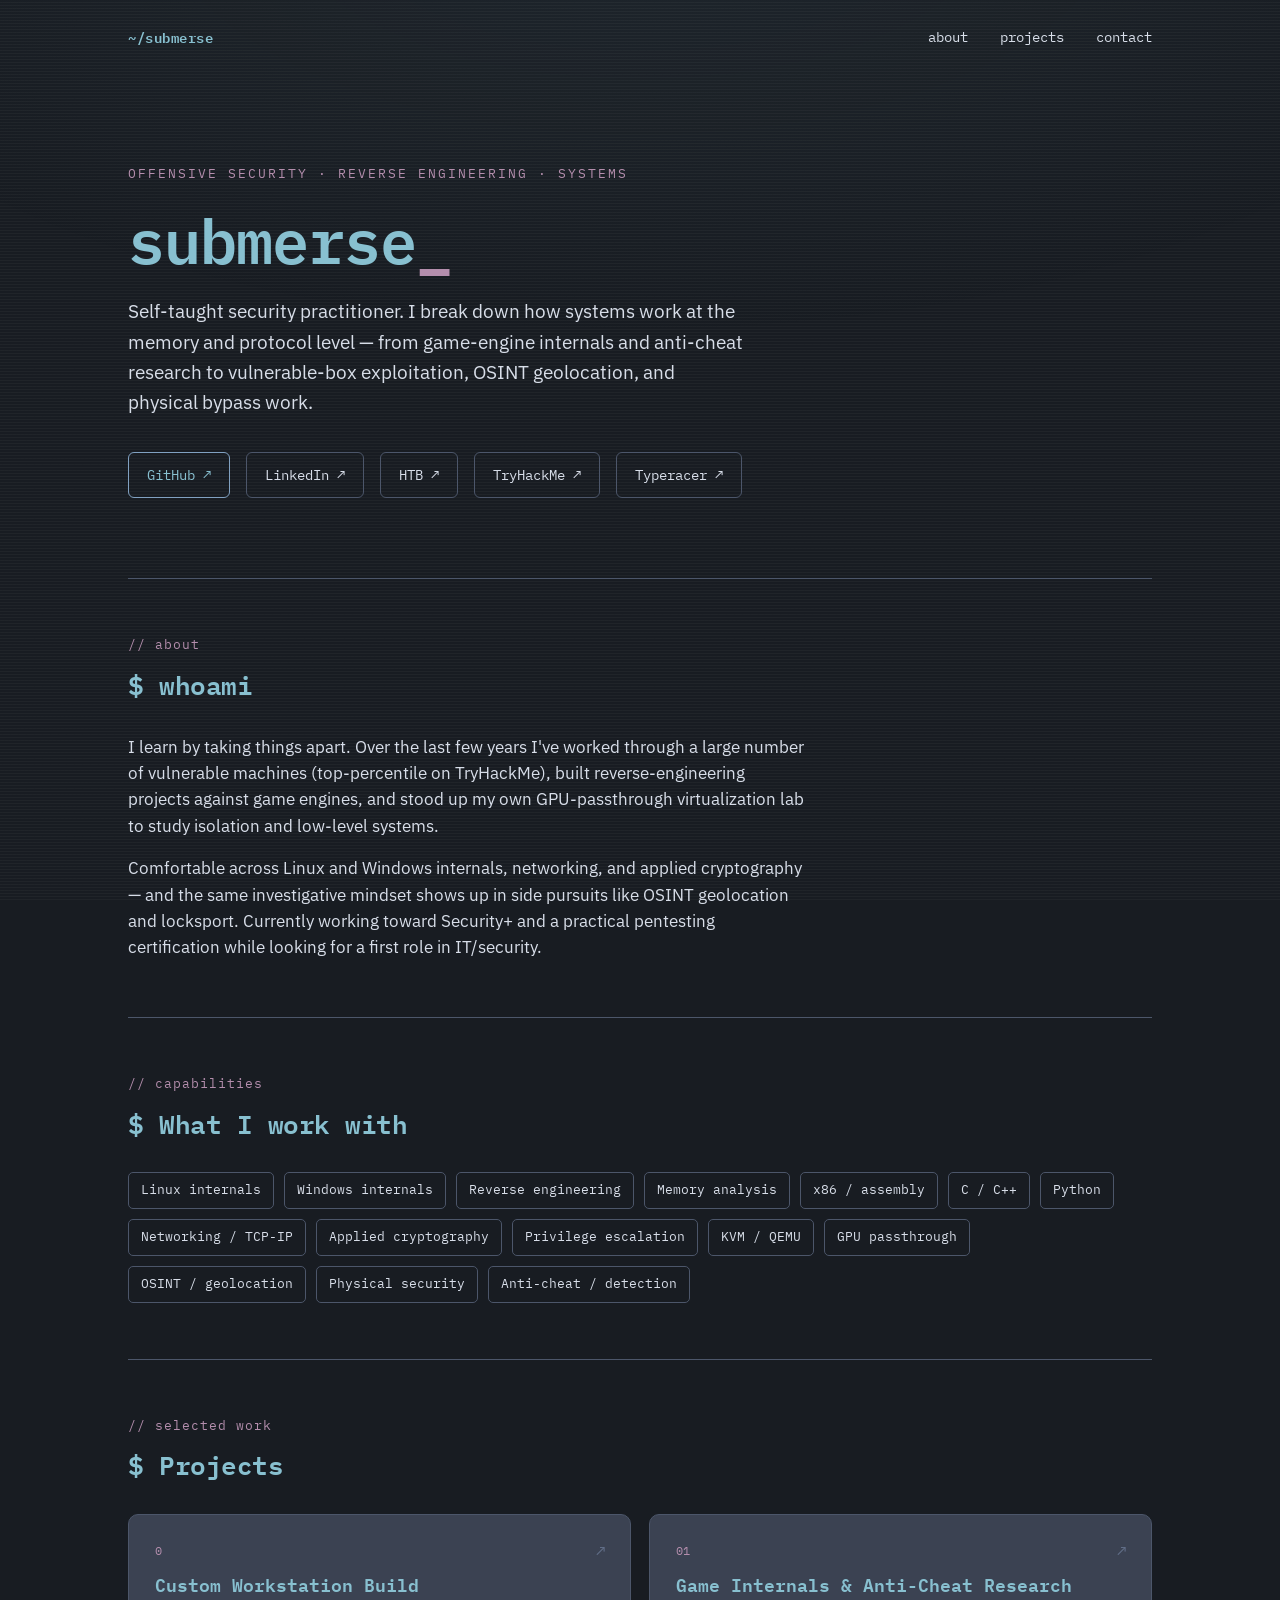
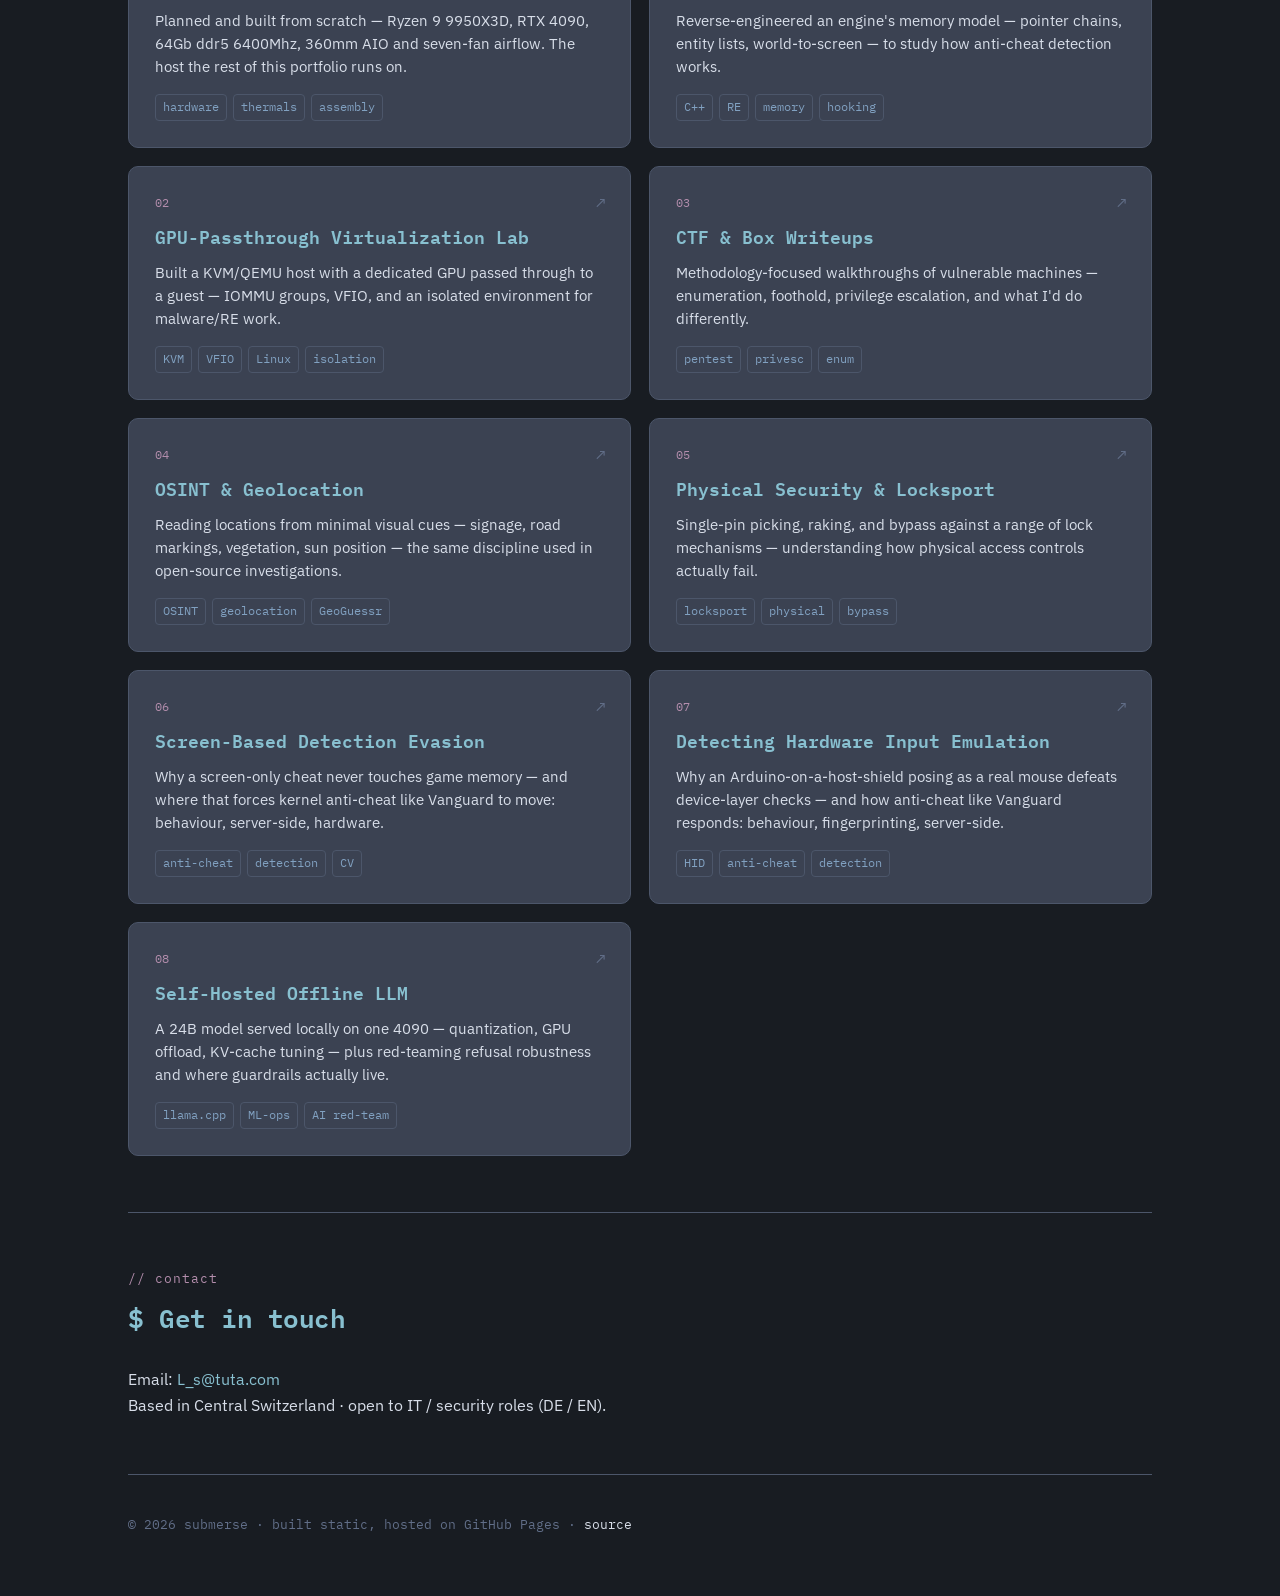
==== index.html @ 56b7dcc5 "Update index.html" ====
<!DOCTYPE html>
<html lang="en">
<head>
<meta charset="UTF-8">
<meta name="viewport" content="width=device-width, initial-scale=1.0">
<title>submerse // security &amp; reverse engineering</title>
<meta name="description" content="Self-taught offensive security, reverse engineering, and systems work.">
<link rel="preconnect" href="https://fonts.googleapis.com">
<link rel="preconnect" href="https://fonts.gstatic.com" crossorigin>
<link href="https://fonts.googleapis.com/css2?family=IBM+Plex+Mono:wght@400;500;600&family=IBM+Plex+Sans:wght@400;500;600;700&display=swap" rel="stylesheet">
<link rel="stylesheet" href="style.css">
</head>
<body>
<div class="wrap">

  <nav>
    <span class="logo">~/submerse</span>
    <div class="links">
      <a href="#about">about</a>
      <a href="#projects">projects</a>
      <a href="#contact">contact</a>
    </div>
  </nav>

  <!-- HERO -->
  <header class="hero">
    <div class="tag reveal d1">offensive security · reverse engineering · systems</div>
    <h1 class="reveal d2">submerse<span class="blink">_</span></h1>
    <p class="lede reveal d3">
      Self-taught security practitioner. I break down how systems work at the
      memory and protocol level — from game-engine internals and anti-cheat
      research to vulnerable-box exploitation, OSINT geolocation, and physical
      bypass work.
    </p>
    <div class="cta reveal d4">
      <a class="primary" href="https://github.com/submerse" target="_blank" rel="noopener">GitHub ↗</a>
      <!-- TODO: fill in your real LinkedIn + HTB, or delete these two buttons -->
      <a href="https://www.linkedin.com/in/USERNAME" target="_blank" rel="noopener">LinkedIn ↗</a>
      <a href="https://app.hackthebox.com/profile/ID" target="_blank" rel="noopener">HTB ↗</a>
      <a href="https://tryhackme.com/p/losom" target="_blank" rel="noopener">TryHackMe ↗</a>
      <a href="https://data.typeracer.com/pit/profile?user=submerse" target="_blank" rel="noopener">Typeracer ↗</a>
    </div>
  </header>

  <!-- ABOUT -->
  <section id="about" class="about">
    <div class="sec-label">about</div>
    <h2>$ whoami</h2>
    <p>
      I learn by taking things apart. Over the last few years I've worked through
      a large number of vulnerable machines (top-percentile on TryHackMe), built
      reverse-engineering projects against game engines, and stood up my own
      GPU-passthrough virtualization lab to study isolation and low-level systems.
    </p>
    <p>
      Comfortable across Linux and Windows internals, networking, and applied
      cryptography — and the same investigative mindset shows up in side pursuits
      like OSINT geolocation and locksport. Currently working toward Security+ and
      a practical pentesting certification while looking for a first role in IT/security.
    </p>
  </section>

  <!-- SKILLS -->
  <section id="skills">
    <div class="sec-label">capabilities</div>
    <h2>$ What I work with</h2>
    <div class="skills">
      <span>Linux internals</span><span>Windows internals</span><span>Reverse engineering</span>
      <span>Memory analysis</span><span>x86 / assembly</span><span>C / C++</span>
      <span>Python</span><span>Networking / TCP-IP</span><span>Applied cryptography</span>
      <span>Privilege escalation</span><span>KVM / QEMU</span><span>GPU passthrough</span>
      <span>OSINT / geolocation</span><span>Physical security</span><span>Anti-cheat / detection</span>
    </div>
  </section>

  <!-- PROJECTS — duplicate a card block to add more -->
  <section id="projects">
    <div class="sec-label">selected work</div>
    <h2>$ Projects</h2>
    <div class="grid">


        <a class="card" href="projects/pc-build.html">
        <span class="arrow">↗</span>
        <div class="idx">0</div>
        <h3>Custom Workstation Build</h3>
        <p>Planned and built from scratch — Ryzen 9 9950X3D, RTX 4090, 64Gb ddr5 6400Mhz,
           360mm AIO and seven-fan airflow. The host the rest of this portfolio runs on.</p>
        <div class="stack"><span>hardware</span><span>thermals</span><span>assembly</span></div>
      </a>

      <a class="card" href="projects/game-internals.html">
        <span class="arrow">↗</span>
        <div class="idx">01</div>
        <h3>Game Internals &amp; Anti-Cheat Research</h3>
        <p>Reverse-engineered an engine's memory model — pointer chains, entity
           lists, world-to-screen — to study how anti-cheat detection works.</p>
        <div class="stack"><span>C++</span><span>RE</span><span>memory</span><span>hooking</span></div>
      </a>

      <a class="card" href="projects/gpu-passthrough.html">
        <span class="arrow">↗</span>
        <div class="idx">02</div>
        <h3>GPU-Passthrough Virtualization Lab</h3>
        <p>Built a KVM/QEMU host with a dedicated GPU passed through to a guest —
           IOMMU groups, VFIO, and an isolated environment for malware/RE work.</p>
        <div class="stack"><span>KVM</span><span>VFIO</span><span>Linux</span><span>isolation</span></div>
      </a>

      <a class="card" href="projects/writeups.html">
        <span class="arrow">↗</span>
        <div class="idx">03</div>
        <h3>CTF &amp; Box Writeups</h3>
        <p>Methodology-focused walkthroughs of vulnerable machines — enumeration,
           foothold, privilege escalation, and what I'd do differently.</p>
        <div class="stack"><span>pentest</span><span>privesc</span><span>enum</span></div>
      </a>

      <a class="card" href="projects/geoguessr.html">
        <span class="arrow">↗</span>
        <div class="idx">04</div>
        <h3>OSINT &amp; Geolocation</h3>
        <p>Reading locations from minimal visual cues — signage, road markings,
           vegetation, sun position — the same discipline used in open-source investigations.</p>
        <div class="stack"><span>OSINT</span><span>geolocation</span><span>GeoGuessr</span></div>
      </a>

      <a class="card" href="projects/lockpicking.html">
        <span class="arrow">↗</span>
        <div class="idx">05</div>
        <h3>Physical Security &amp; Locksport</h3>
        <p>Single-pin picking, raking, and bypass against a range of lock mechanisms —
           understanding how physical access controls actually fail.</p>
        <div class="stack"><span>locksport</span><span>physical</span><span>bypass</span></div>
      </a>

      <a class="card" href="projects/screen-triggerbot.html">
        <span class="arrow">↗</span>
        <div class="idx">06</div>
        <h3>Screen-Based Detection Evasion</h3>
        <p>Why a screen-only cheat never touches game memory — and where that forces
           kernel anti-cheat like Vanguard to move: behaviour, server-side, hardware.</p>
        <div class="stack"><span>anti-cheat</span><span>detection</span><span>CV</span></div>
      </a>

      <a class="card" href="projects/hardware-input-detection.html">
        <span class="arrow">↗</span>
        <div class="idx">07</div>
        <h3>Detecting Hardware Input Emulation</h3>
        <p>Why an Arduino-on-a-host-shield posing as a real mouse defeats device-layer
           checks — and how anti-cheat like Vanguard responds: behaviour, fingerprinting, server-side.</p>
        <div class="stack"><span>HID</span><span>anti-cheat</span><span>detection</span></div>
      </a>

      <a class="card" href="projects/local-llm.html">
        <span class="arrow">↗</span>
        <div class="idx">08</div>
        <h3>Self-Hosted Offline LLM</h3>
        <p>A 24B model served locally on one 4090 — quantization, GPU offload, KV-cache
           tuning — plus red-teaming refusal robustness and where guardrails actually live.</p>
        <div class="stack"><span>llama.cpp</span><span>ML-ops</span><span>AI red-team</span></div>
      </a>


    </div>
  </section>

  <!-- CONTACT -->
  <section id="contact">
    <div class="sec-label">contact</div>
    <h2>$ Get in touch</h2>
    <p class="about" style="color:var(--text-dim)">
      <!-- VERIFY: your file had two different addresses; I unified them — set this to the right one -->
      Email: <a href="mailto:L_s@tuta.com" style="color:var(--accent);text-decoration:none">L_s@tuta.com</a><br>
      Based in Central Switzerland · open to IT / security roles (DE / EN).
    </p>
  </section>

  <footer>
    © 2026 submerse · built static, hosted on GitHub Pages ·
    <a href="https://github.com/submerse" target="_blank" rel="noopener">source</a>
  </footer>

</div>
<script data-goatcounter="https://submerse.goatcounter.com/count" async src="//gc.zgo.at/count.js"></script>
</body>
</html>
---- style.css ----
/* ============================================================
   SHARED STYLESHEET  —  portfolio.css   (Nord · frost-forward)
   Recolor everything from the :root block below.
   Linked as  style.css  (root pages)  /  ../style.css  (project pages)

   Colour roles:
     headings / titles  -> --accent  (frost cyan, the "main" colour)
     body / supporting  -> --text-dim (soft snow white)
     small labels / //  -> --magenta (aurora purple, complement)
   ============================================================ */
:root{
  /* ---- Nord palette ---- */
  --bg:#181c22;            /* nord0  — Polar Night base   */
  --bg-card:#3b4252;       /* nord1  — elevated surface   */
  --bg-card-hover:#434c5e; /* nord2  — hover surface      */
  --line:#4c566a;          /* nord3  — borders / dividers */
  --text:#eceff4;          /* nord6  — brightest snow (emphasis) */
  --text-dim:#d8dee9;      /* nord4  — body / supporting text    */
  --text-faint:#616e88;    /* muted blue-grey (footer, captions) */
  --accent:#88c0d0;        /* nord8  — FROST CYAN: headings + accents */
  --accent-dim:#81a1c1;    /* nord9  — frost blue (chips, borders)    */
  --magenta:#b48ead;       /* nord15 — AURORA PURPLE: labels / complement */
  --mono:'IBM Plex Mono',ui-monospace,monospace;
  --sans:'IBM Plex Sans',system-ui,sans-serif;
}
*{margin:0;padding:0;box-sizing:border-box}
html{scroll-behavior:smooth}
body{
  background:var(--bg);color:var(--text-dim);font-family:var(--sans);
  line-height:1.6;-webkit-font-smoothing:antialiased;overflow-x:hidden;
}
/* atmosphere: faint scanlines + top frost glow */
body::before{content:"";position:fixed;inset:0;pointer-events:none;z-index:1;opacity:.035;
  background-image:repeating-linear-gradient(0deg,#fff 0 1px,transparent 1px 3px)}
body::after{content:"";position:fixed;inset:0;pointer-events:none;z-index:1;opacity:.6;
  background:radial-gradient(120% 80% at 50% -10%,rgba(136,192,208,.10),transparent 60%)}

.wrap{max-width:1080px;margin:0 auto;padding:0 28px;position:relative;z-index:2}
.wrap.narrow{max-width:780px}

/* ---------- nav ---------- */
nav{display:flex;justify-content:space-between;align-items:center;
  padding:26px 0;font-family:var(--mono);font-size:14px}
nav .logo{color:var(--accent);font-weight:600;letter-spacing:.5px}
nav a{color:var(--text-dim);text-decoration:none;transition:color .2s}
nav a:hover{color:var(--accent)}
nav .links a{margin-left:24px}
nav .links a:hover{color:var(--accent)}
@media(max-width:560px){nav .links a{margin-left:16px;font-size:13px}}

/* ---------- hero (landing) ---------- */
.hero{padding:90px 0 70px}
.hero .tag,.tag{font-family:var(--mono);color:var(--magenta);font-size:13px;
  letter-spacing:2px;text-transform:uppercase;margin-bottom:22px}
.hero h1{font-family:var(--mono);font-weight:600;font-size:clamp(34px,6vw,62px);
  line-height:1.05;letter-spacing:-1px;margin-bottom:24px;color:var(--accent)}
.hero h1 .blink{color:var(--magenta);animation:blink 1.2s steps(2,start) infinite}
@keyframes blink{to{visibility:hidden}}
.hero p.lede{font-size:clamp(16px,2vw,19px);color:var(--text-dim);max-width:620px;margin-bottom:34px}
.cta a{font-family:var(--mono);font-size:14px;text-decoration:none;padding:11px 18px;
  border:1px solid var(--line);border-radius:6px;color:var(--text-dim);margin-right:12px;
  display:inline-block;margin-bottom:10px;transition:border-color .2s,color .2s,transform .15s}
.cta a.primary{border-color:var(--accent-dim);color:var(--accent)}
.cta a:hover{border-color:var(--accent);color:var(--accent);transform:translateY(-2px)}

/* ---------- sections ---------- */
section{padding:56px 0;border-top:1px solid var(--line)}
.sec-label{font-family:var(--mono);color:var(--magenta);font-size:13px;letter-spacing:1px;margin-bottom:8px}
.sec-label::before{content:"// "}
h2{font-family:var(--mono);font-weight:600;font-size:26px;margin-bottom:28px;letter-spacing:-.5px;color:var(--accent)}

/* ---------- about / prose ---------- */
.about p{color:var(--text-dim);max-width:680px;font-size:16.5px}
.about p+p{margin-top:16px}

/* ---------- skills ---------- */
.skills{display:flex;flex-wrap:wrap;gap:10px}
.skills span{font-family:var(--mono);font-size:13px;color:var(--text-dim);
  border:1px solid var(--line);border-radius:5px;padding:7px 12px;transition:border-color .2s,color .2s}
.skills span:hover{border-color:var(--accent);color:var(--accent)}

/* ---------- project grid (landing) ---------- */
.grid{display:grid;grid-template-columns:repeat(2,1fr);gap:18px}
@media(max-width:720px){.grid{grid-template-columns:1fr}}
.card{display:block;text-decoration:none;color:inherit;background:var(--bg-card);
  border:1px solid var(--line);border-radius:10px;padding:26px;position:relative;overflow:hidden;
  transition:background .2s,border-color .2s,transform .2s}
.card:hover{background:var(--bg-card-hover);border-color:var(--accent);transform:translateY(-3px)}
.card .idx{font-family:var(--mono);font-size:12px;color:var(--magenta)}
.card h3{font-family:var(--mono);font-size:18px;font-weight:600;margin:10px 0 10px;color:var(--accent)}
.card p{color:var(--text-dim);font-size:14.5px}
.card .stack{margin-top:16px;display:flex;flex-wrap:wrap;gap:6px}
.card .stack span{font-family:var(--mono);font-size:11.5px;color:var(--accent-dim);
  border:1px solid var(--line);border-radius:4px;padding:3px 7px}
.card .arrow{position:absolute;top:24px;right:24px;color:var(--text-faint);font-family:var(--mono);
  transition:color .2s,transform .2s}
.card:hover .arrow{color:var(--accent);transform:translate(3px,-3px)}

/* ============================================================
   PROJECT (document) PAGES  — wrap content in <article class="doc">
   ============================================================ */
.doc header{padding:40px 0 30px}
.doc h1{font-family:var(--mono);font-weight:600;font-size:clamp(28px,5vw,42px);
  line-height:1.1;letter-spacing:-.5px;margin-bottom:18px;color:var(--accent)}
.doc .meta{display:flex;flex-wrap:wrap;gap:8px;margin-bottom:8px}
.doc .meta span{font-family:var(--mono);font-size:12px;color:var(--accent-dim);
  border:1px solid var(--line);border-radius:4px;padding:4px 9px}
.doc h2{font-family:var(--mono);font-weight:600;font-size:21px;margin:44px 0 16px;letter-spacing:-.3px;color:var(--accent)}
.doc h2::before{content:"// ";color:var(--magenta)}
.doc p{color:var(--text-dim);font-size:16.5px;margin-bottom:16px;line-height:1.7}
.doc ul{color:var(--text-dim);font-size:16.5px;margin:0 0 16px 22px;line-height:1.7}
.doc li{margin-bottom:9px}
.doc strong{color:var(--text);font-weight:600}
.doc code{font-family:var(--mono);font-size:14px;background:var(--bg-card);
  border:1px solid var(--line);border-radius:4px;padding:2px 6px;color:var(--accent)}
.doc pre{background:var(--bg-card);border:1px solid var(--line);border-radius:8px;padding:18px;
  overflow-x:auto;margin:0 0 16px;font-family:var(--mono);font-size:13.5px;color:var(--text-dim);line-height:1.6}

/* responsive 16:9 video embed + caption */
.video{position:relative;width:100%;padding-top:56.25%;border:1px solid var(--line);
  border-radius:8px;overflow:hidden;margin:8px 0 6px}
.video iframe{position:absolute;inset:0;width:100%;height:100%;border:0}
.vid-cap{font-family:var(--mono);font-size:13px;color:var(--text-faint);margin:0 0 26px}

/* screenshot grid (e.g. geoguessr guesses) */
.shots{display:grid;grid-template-columns:repeat(2,1fr);gap:12px;margin:8px 0 20px}
@media(max-width:560px){.shots{grid-template-columns:1fr}}
.shots figure{margin:0;border:1px solid var(--line);border-radius:8px;overflow:hidden;background:var(--bg-card)}
.shots img{width:100%;display:block}
.shots figcaption{font-family:var(--mono);font-size:12.5px;color:var(--text-dim);padding:10px 12px}

/* callout note */
.note{border-left:2px solid var(--magenta);background:var(--bg-card);
  padding:16px 18px;border-radius:0 8px 8px 0;margin:24px 0}
.note p{margin:0;font-size:15px}

/* ---------- footer ---------- */
footer{border-top:1px solid var(--line);padding:40px 0 60px;
  font-family:var(--mono);font-size:13px;color:var(--text-faint)}
footer a{color:var(--text-dim);text-decoration:none}
footer a:hover{color:var(--accent)}

/* ---------- entrance animation ---------- */
.reveal{opacity:0;transform:translateY(16px);animation:rise .6s ease forwards}
@keyframes rise{to{opacity:1;transform:none}}
.d1{animation-delay:.05s}.d2{animation-delay:.15s}.d3{animation-delay:.25s}.d4{animation-delay:.35s}

.geo-link:link    { color: #88C0D0; }  /* nord8  — unvisited */
.geo-link:visited { color: #81A1C1; }  /* nord9  — already clicked */
.geo-link:hover   { color: #8FBCBB; }  /* mouse over */
.geo-link:active  { color: #5E81AC; }  /* mid-click */
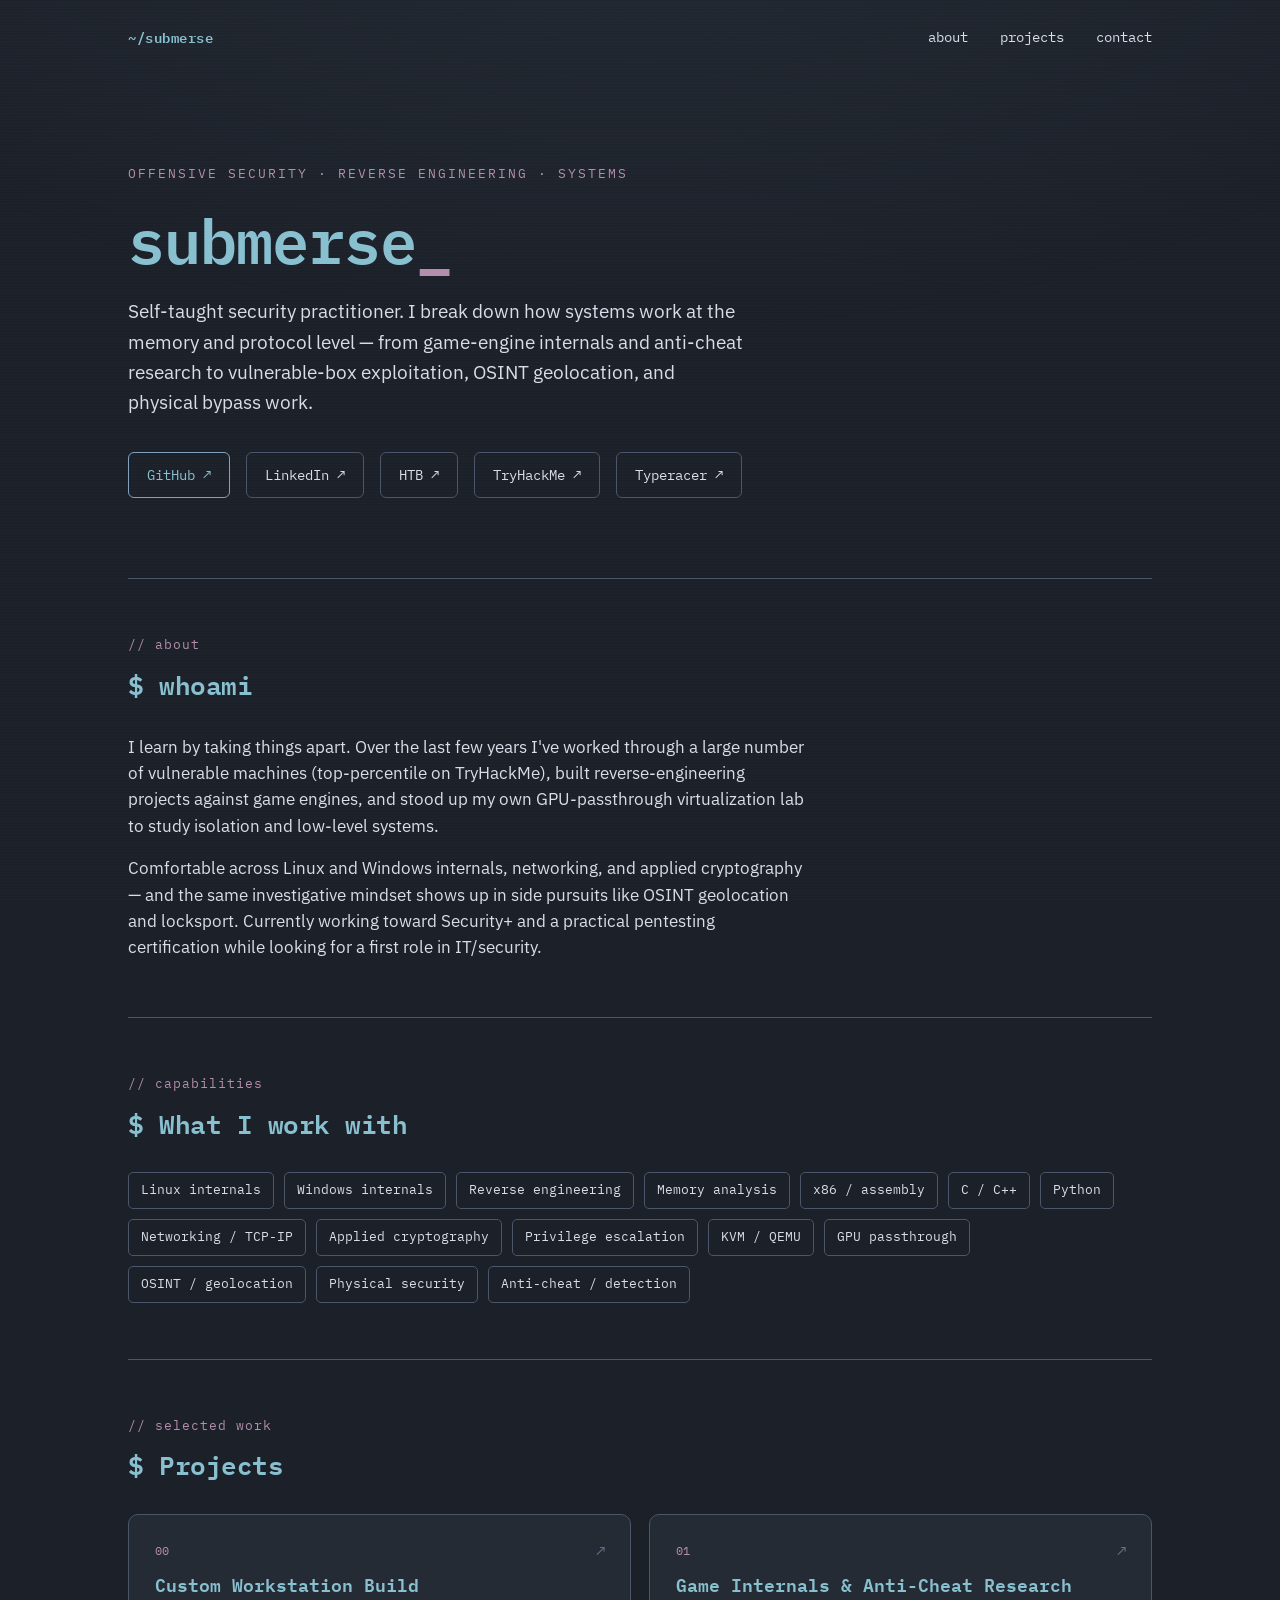
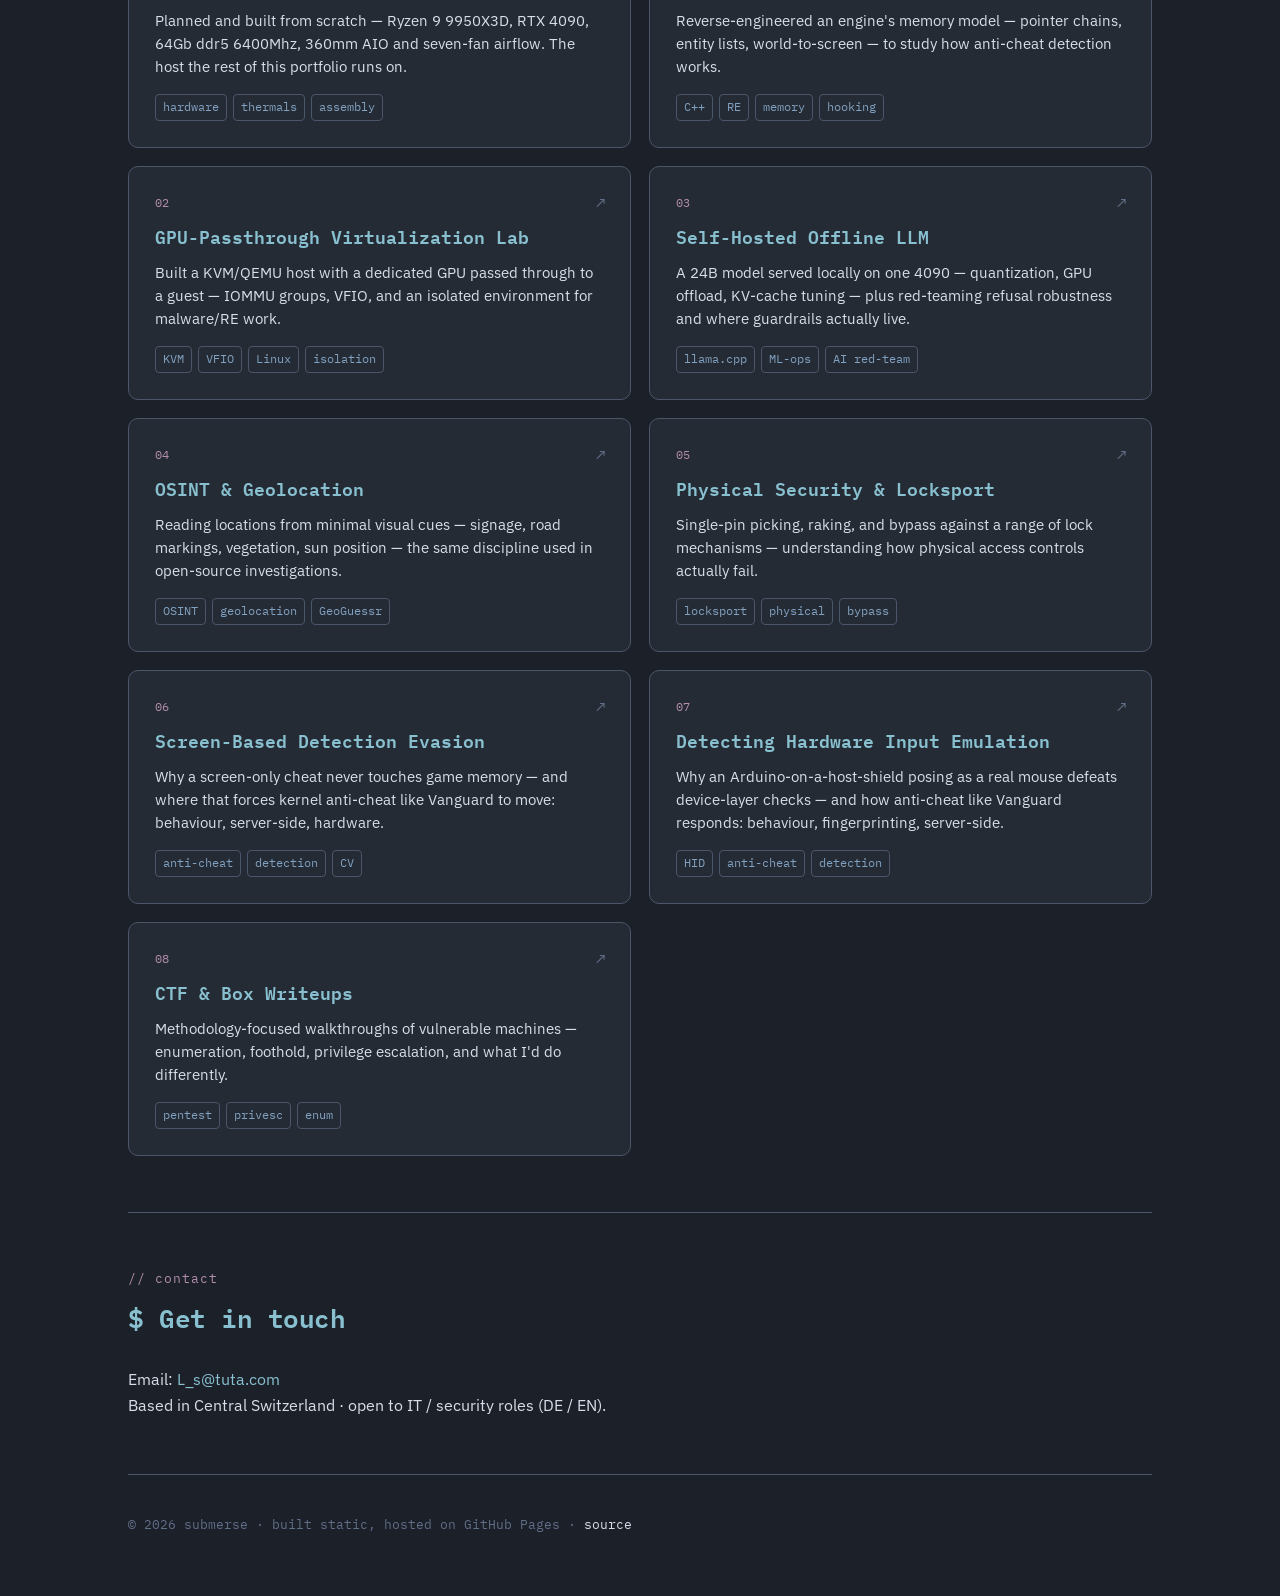
==== commit 2777abb0: "Update index.html" ====
--- a/index.html
+++ b/index.html
@@ -82,7 +82,7 @@
 
         <a class="card" href="projects/pc-build.html">
         <span class="arrow">↗</span>
-        <div class="idx">0</div>
+        <div class="idx">00</div>
         <h3>Custom Workstation Build</h3>
         <p>Planned and built from scratch — Ryzen 9 9950X3D, RTX 4090, 64Gb ddr5 6400Mhz,
            360mm AIO and seven-fan airflow. The host the rest of this portfolio runs on.</p>
@@ -107,14 +107,15 @@
         <div class="stack"><span>KVM</span><span>VFIO</span><span>Linux</span><span>isolation</span></div>
       </a>
 
-      <a class="card" href="projects/writeups.html">
+            <a class="card" href="projects/local-llm.html">
         <span class="arrow">↗</span>
         <div class="idx">03</div>
-        <h3>CTF &amp; Box Writeups</h3>
-        <p>Methodology-focused walkthroughs of vulnerable machines — enumeration,
-           foothold, privilege escalation, and what I'd do differently.</p>
-        <div class="stack"><span>pentest</span><span>privesc</span><span>enum</span></div>
+        <h3>Self-Hosted Offline LLM</h3>
+        <p>A 24B model served locally on one 4090 — quantization, GPU offload, KV-cache
+           tuning — plus red-teaming refusal robustness and where guardrails actually live.</p>
+        <div class="stack"><span>llama.cpp</span><span>ML-ops</span><span>AI red-team</span></div>
       </a>
+
 
       <a class="card" href="projects/geoguessr.html">
         <span class="arrow">↗</span>
@@ -152,14 +153,16 @@
         <div class="stack"><span>HID</span><span>anti-cheat</span><span>detection</span></div>
       </a>
 
-      <a class="card" href="projects/local-llm.html">
+            <a class="card" href="projects/writeups.html">
         <span class="arrow">↗</span>
         <div class="idx">08</div>
-        <h3>Self-Hosted Offline LLM</h3>
-        <p>A 24B model served locally on one 4090 — quantization, GPU offload, KV-cache
-           tuning — plus red-teaming refusal robustness and where guardrails actually live.</p>
-        <div class="stack"><span>llama.cpp</span><span>ML-ops</span><span>AI red-team</span></div>
+        <h3>CTF &amp; Box Writeups</h3>
+        <p>Methodology-focused walkthroughs of vulnerable machines — enumeration,
+           foothold, privilege escalation, and what I'd do differently.</p>
+        <div class="stack"><span>pentest</span><span>privesc</span><span>enum</span></div>
       </a>
+
+
 
 
     </div>
--- a/style.css
+++ b/style.css
@@ -10,8 +10,8 @@
    ============================================================ */
 :root{
   /* ---- Nord palette ---- */
-  --bg:#181c22;            /* nord0  — Polar Night base   */
-  --bg-card:#3b4252;       /* nord1  — elevated surface   */
+  --bg:#1c2029;            /* nord0  — Polar Night base   */
+  --bg-card:#252b34;       /* nord1  — elevated surface   */
   --bg-card-hover:#434c5e; /* nord2  — hover surface      */
   --line:#4c566a;          /* nord3  — borders / dividers */
   --text:#eceff4;          /* nord6  — brightest snow (emphasis) */
@@ -30,7 +30,7 @@
   line-height:1.6;-webkit-font-smoothing:antialiased;overflow-x:hidden;
 }
 /* atmosphere: faint scanlines + top frost glow */
-body::before{content:"";position:fixed;inset:0;pointer-events:none;z-index:1;opacity:.035;
+body::before{content:"";position:fixed;inset:0;pointer-events:none;z-index:1;opacity:.015;
   background-image:repeating-linear-gradient(0deg,#fff 0 1px,transparent 1px 3px)}
 body::after{content:"";position:fixed;inset:0;pointer-events:none;z-index:1;opacity:.6;
   background:radial-gradient(120% 80% at 50% -10%,rgba(136,192,208,.10),transparent 60%)}
@@ -145,7 +145,7 @@
 @keyframes rise{to{opacity:1;transform:none}}
 .d1{animation-delay:.05s}.d2{animation-delay:.15s}.d3{animation-delay:.25s}.d4{animation-delay:.35s}
 
-.geo-link:link    { color: #88C0D0; }  /* nord8  — unvisited */
-.geo-link:visited { color: #81A1C1; }  /* nord9  — already clicked */
-.geo-link:hover   { color: #8FBCBB; }  /* mouse over */
-.geo-link:active  { color: #5E81AC; }  /* mid-click */
+.doc a:link    { color: #88C0D0; }  /* nord8 */
+.doc a:visited { color: #81A1C1; }  /* nord9 */
+.doc a:hover   { color: #8FBCBB; }
+.doc a:active  { color: #5E81AC; }
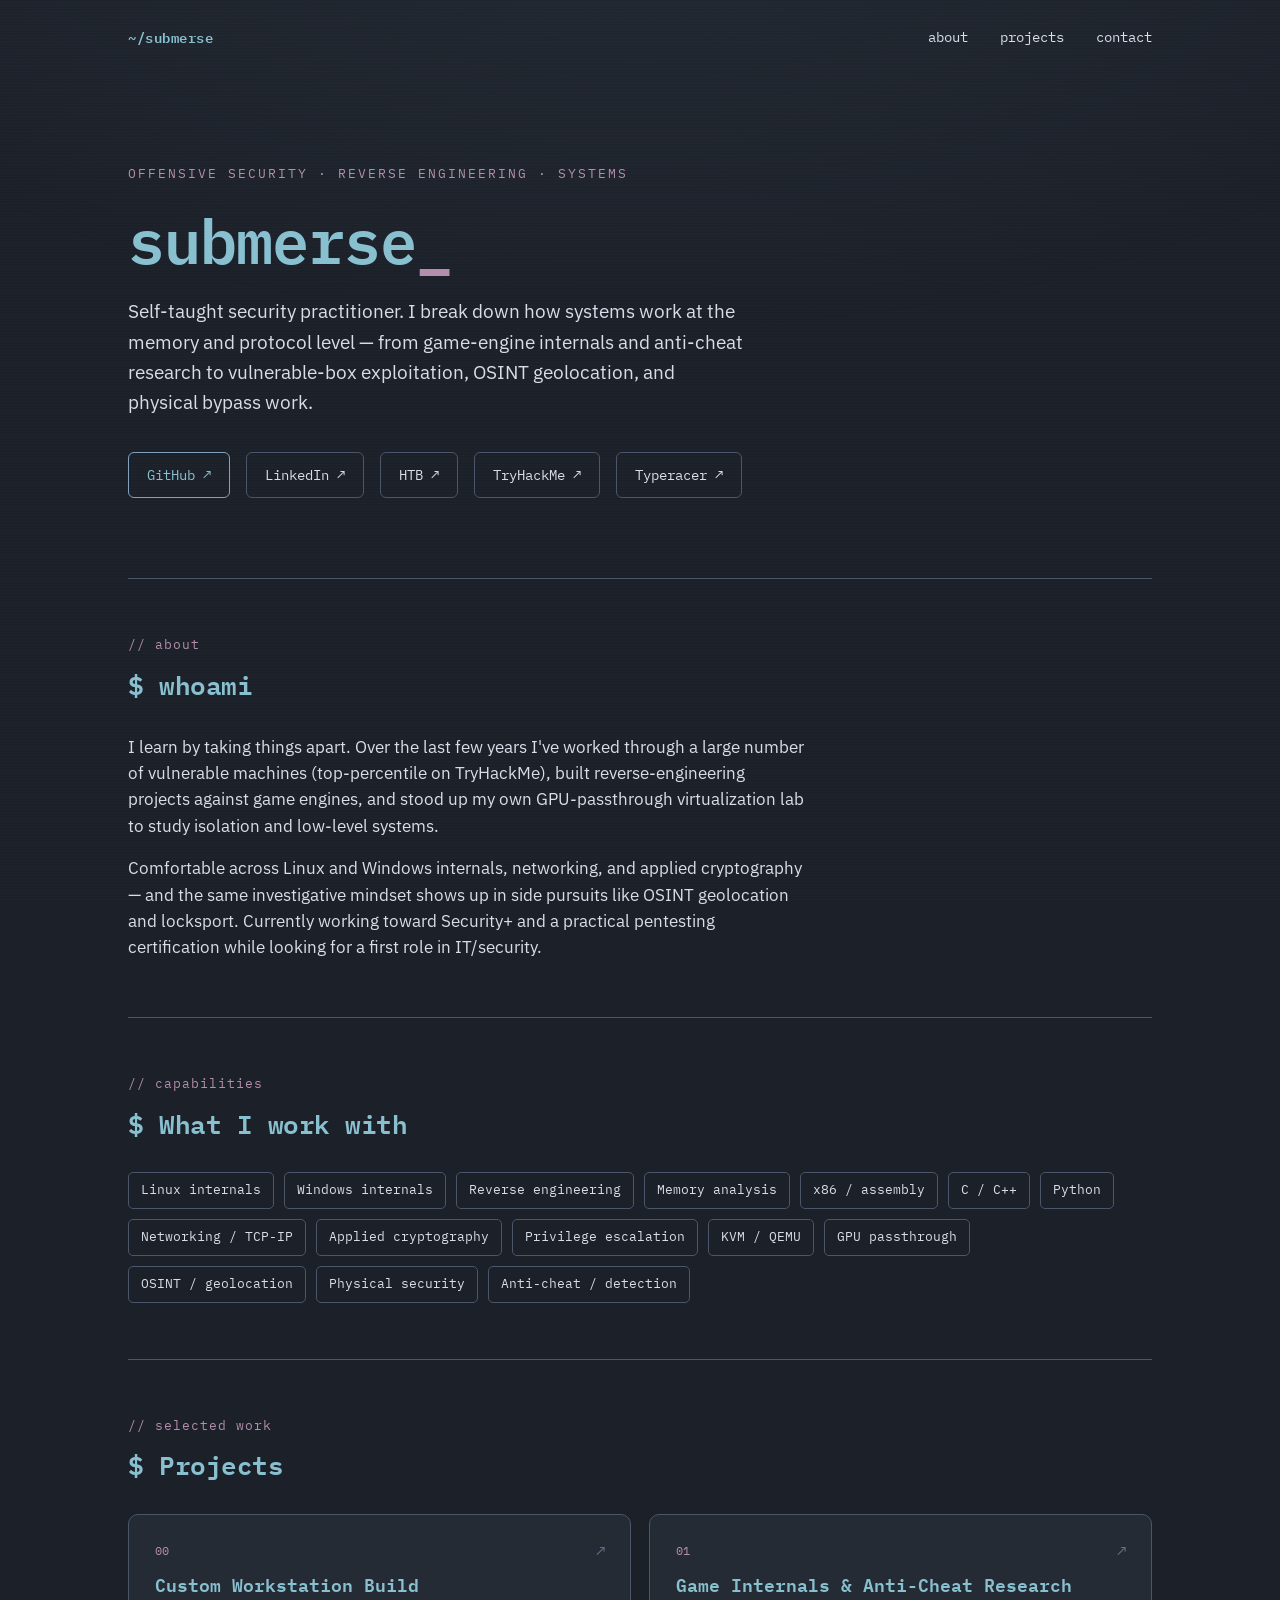
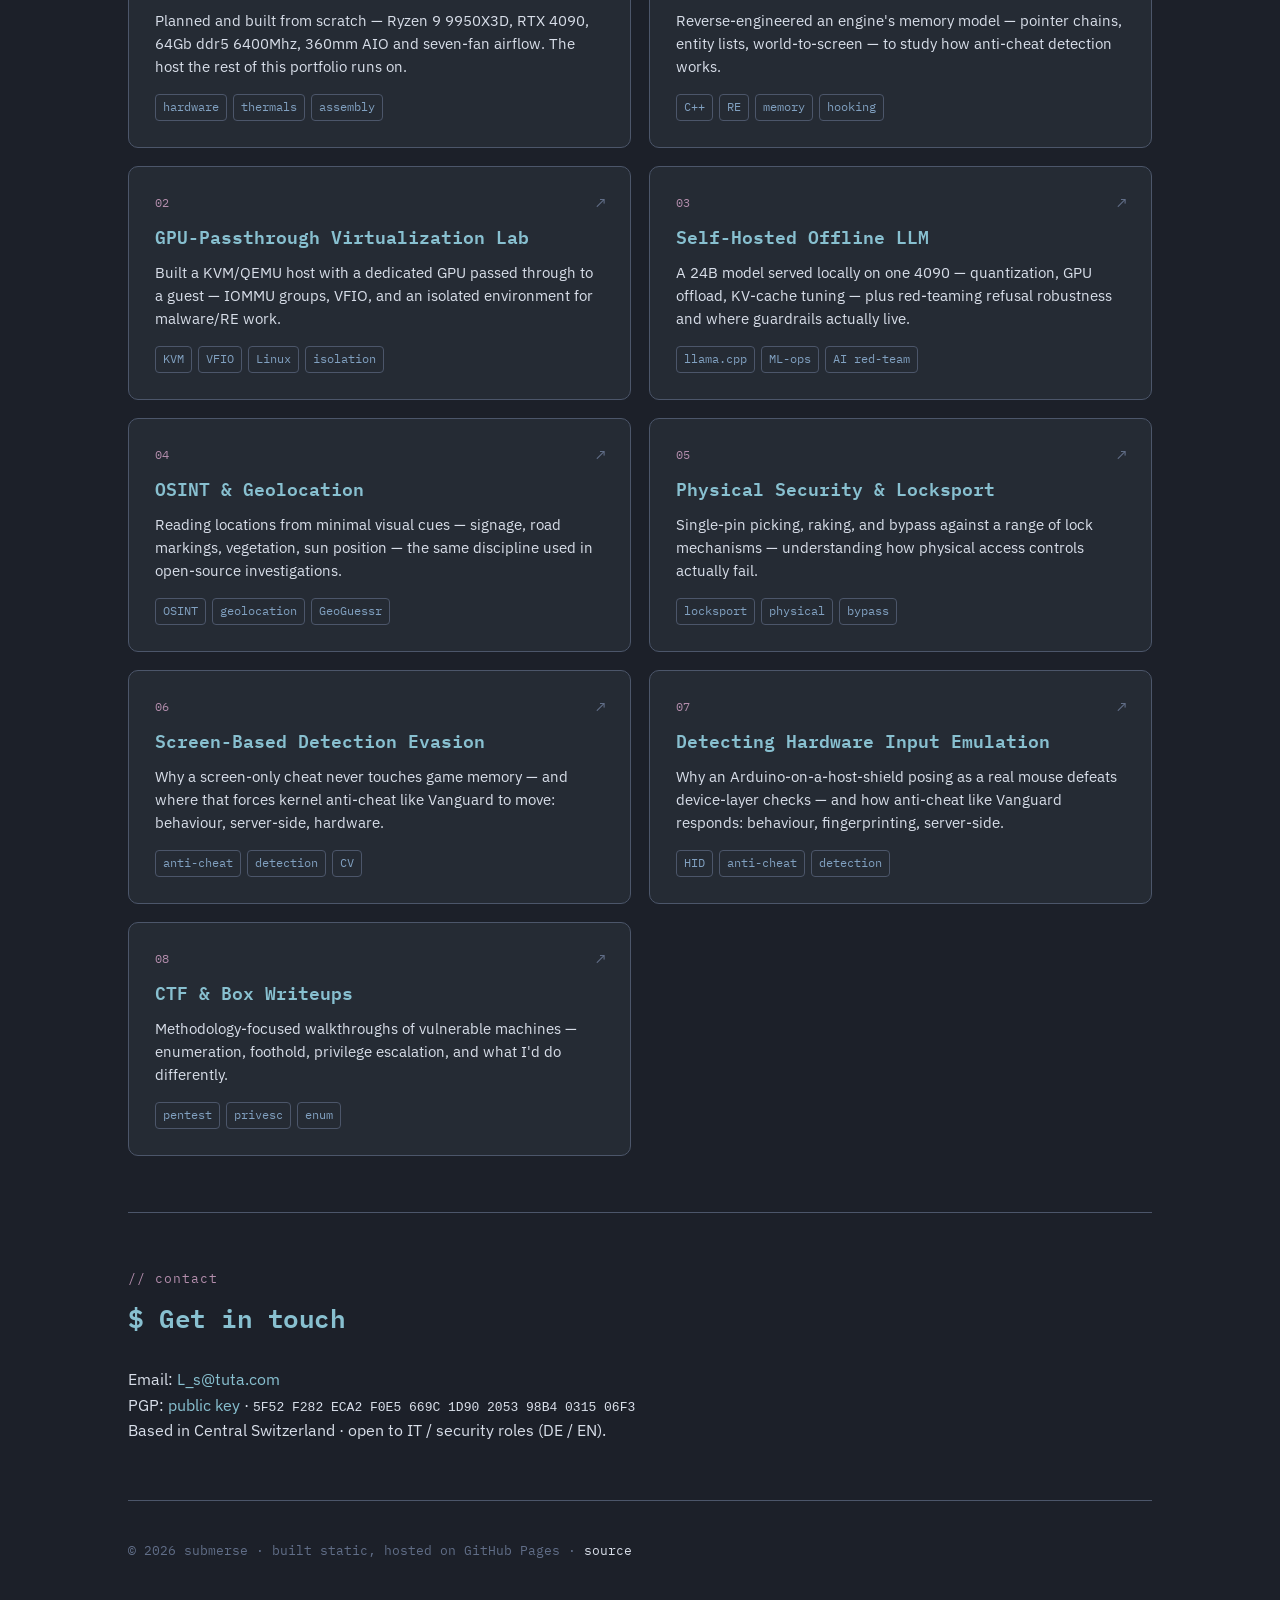
==== commit 702e473a: "Update index.html" ====
--- a/index.html
+++ b/index.html
@@ -175,6 +175,8 @@
     <p class="about" style="color:var(--text-dim)">
       <!-- VERIFY: your file had two different addresses; I unified them — set this to the right one -->
       Email: <a href="mailto:L_s@tuta.com" style="color:var(--accent);text-decoration:none">L_s@tuta.com</a><br>
+      PGP: <a href="/pgp.asc" style="color:var(--accent);text-decoration:none">public key</a> ·
+      <code>5F52 F282 ECA2 F0E5 669C  1D90 2053 98B4 0315 06F3</code><br>
       Based in Central Switzerland · open to IT / security roles (DE / EN).
     </p>
   </section>
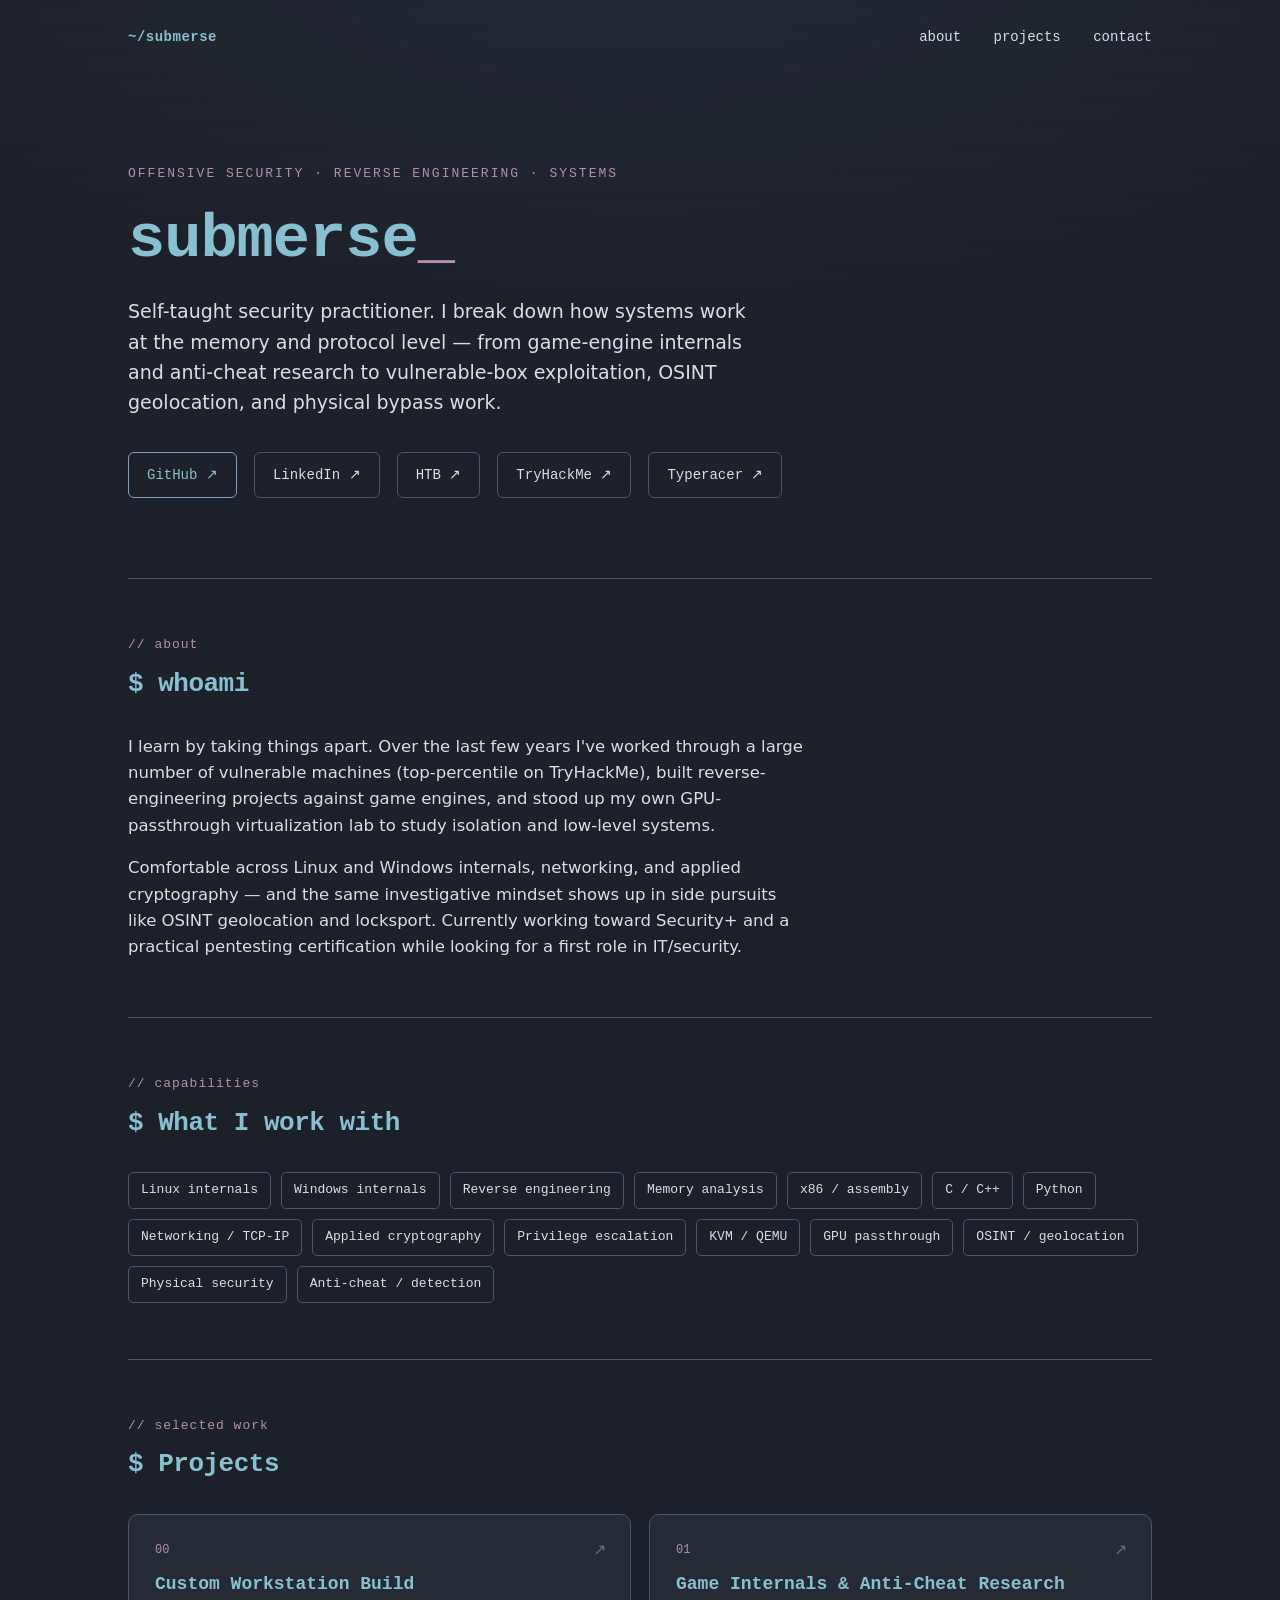
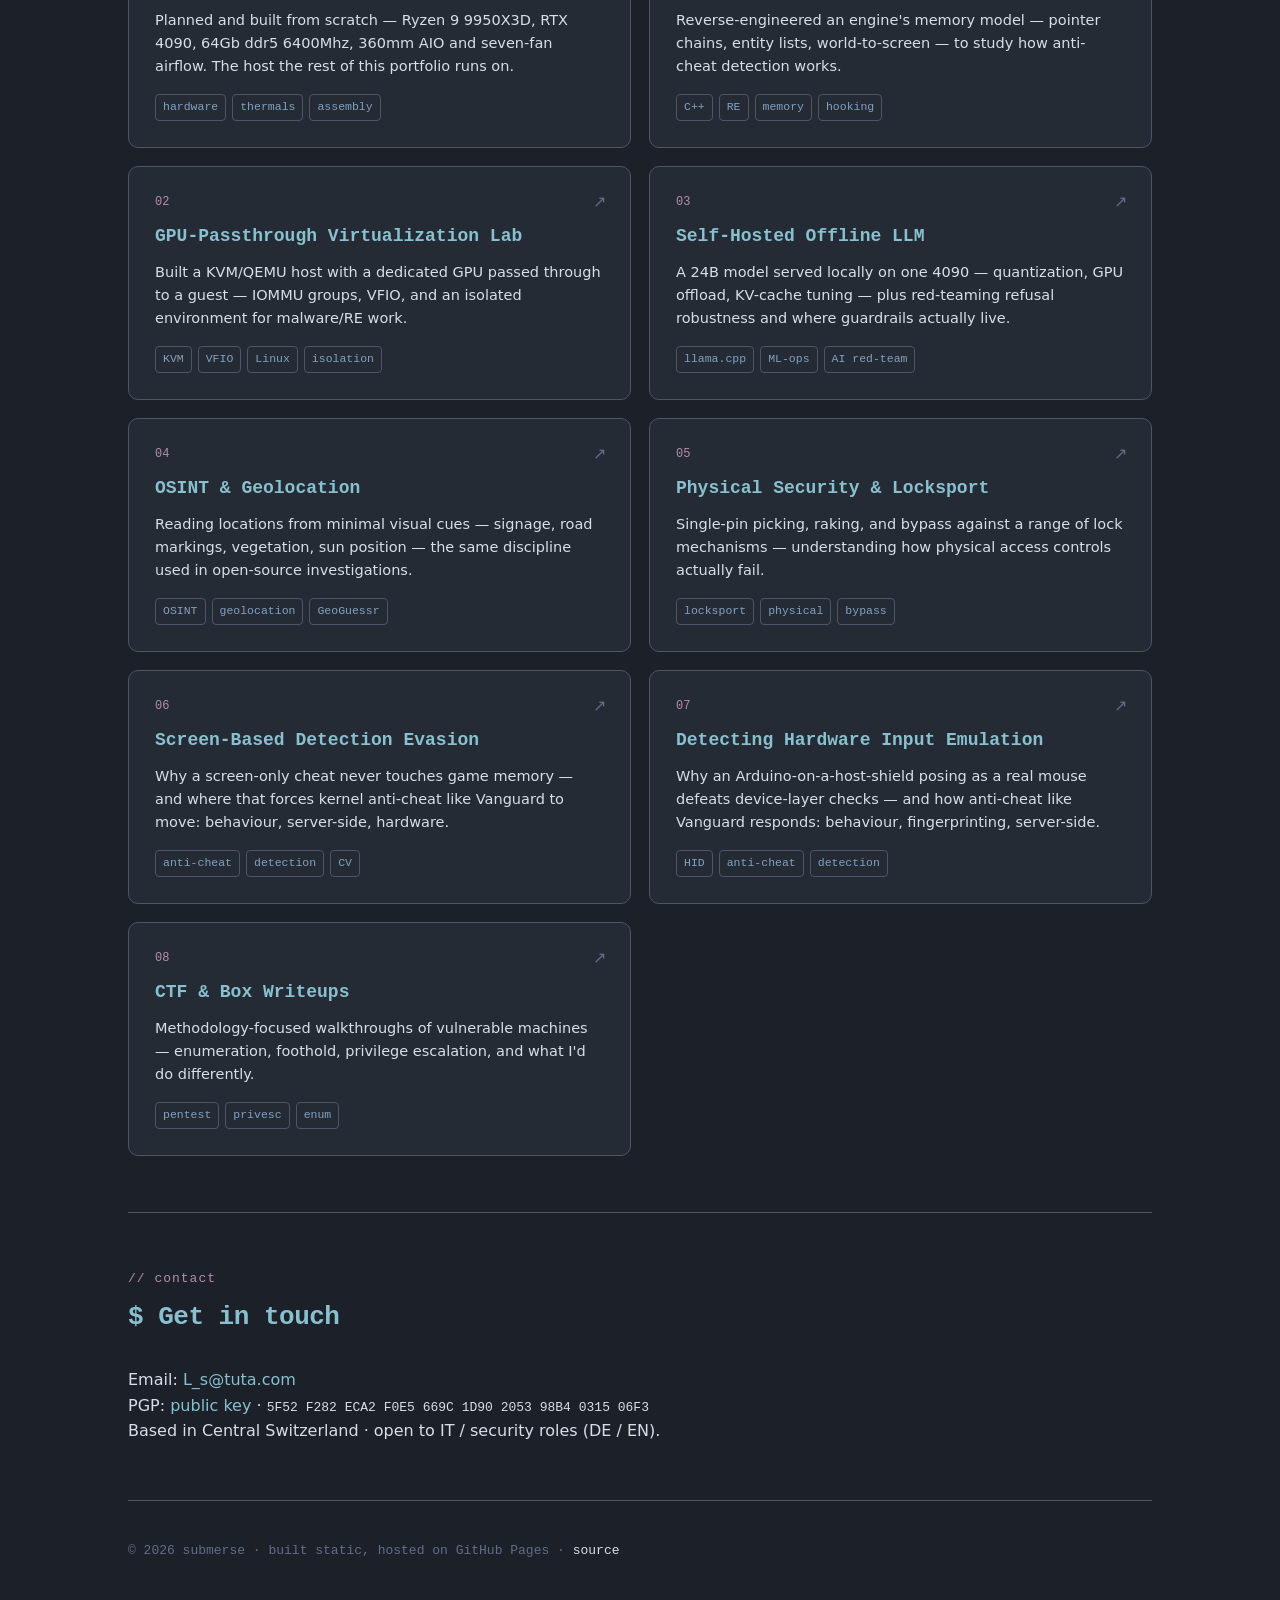
==== commit 9b1f0b95: "Add files via upload" ====
--- a/index.html
+++ b/index.html
@@ -5,9 +5,6 @@
 <meta name="viewport" content="width=device-width, initial-scale=1.0">
 <title>submerse // security &amp; reverse engineering</title>
 <meta name="description" content="Self-taught offensive security, reverse engineering, and systems work.">
-<link rel="preconnect" href="https://fonts.googleapis.com">
-<link rel="preconnect" href="https://fonts.gstatic.com" crossorigin>
-<link href="https://fonts.googleapis.com/css2?family=IBM+Plex+Mono:wght@400;500;600&family=IBM+Plex+Sans:wght@400;500;600;700&display=swap" rel="stylesheet">
 <link rel="stylesheet" href="style.css">
 </head>
 <body>
@@ -188,5 +185,6 @@
 
 </div>
 <script data-goatcounter="https://submerse.goatcounter.com/count" async src="//gc.zgo.at/count.js"></script>
+<script src="site.js"></script>
 </body>
 </html>
--- a/style.css
+++ b/style.css
@@ -8,6 +8,15 @@
      body / supporting  -> --text-dim (soft snow white)
      small labels / //  -> --magenta (aurora purple, complement)
    ============================================================ */
+/* ---- fonts: self-hosted, no Google ---- */
+@font-face{font-family:"IBM Plex Mono";font-style:normal;font-weight:400;font-display:swap;src:url("fonts/ibm-plex-mono-latin-400-normal.woff2") format("woff2")}
+@font-face{font-family:"IBM Plex Mono";font-style:normal;font-weight:500;font-display:swap;src:url("fonts/ibm-plex-mono-latin-500-normal.woff2") format("woff2")}
+@font-face{font-family:"IBM Plex Mono";font-style:normal;font-weight:600;font-display:swap;src:url("fonts/ibm-plex-mono-latin-600-normal.woff2") format("woff2")}
+@font-face{font-family:"IBM Plex Sans";font-style:normal;font-weight:400;font-display:swap;src:url("fonts/ibm-plex-sans-latin-400-normal.woff2") format("woff2")}
+@font-face{font-family:"IBM Plex Sans";font-style:normal;font-weight:500;font-display:swap;src:url("fonts/ibm-plex-sans-latin-500-normal.woff2") format("woff2")}
+@font-face{font-family:"IBM Plex Sans";font-style:normal;font-weight:600;font-display:swap;src:url("fonts/ibm-plex-sans-latin-600-normal.woff2") format("woff2")}
+@font-face{font-family:"IBM Plex Sans";font-style:normal;font-weight:700;font-display:swap;src:url("fonts/ibm-plex-sans-latin-700-normal.woff2") format("woff2")}
+
 :root{
   /* ---- Nord palette ---- */
   --bg:#1c2029;            /* nord0  — Polar Night base   */
@@ -149,3 +158,23 @@
 .doc a:visited { color: #81A1C1; }  /* nord9 */
 .doc a:hover   { color: #8FBCBB; }
 .doc a:active  { color: #5E81AC; }
+
+/* clickable gallery + fullscreen lightbox (driven by site.js) */
+.shots img{cursor:zoom-in}
+.lightbox{position:fixed;inset:0;z-index:999;display:none;
+  background:rgba(10,12,16,.92);align-items:center;justify-content:center;cursor:zoom-out}
+.lightbox.open{display:flex}
+.lightbox img{max-width:92vw;max-height:92vh;border:1px solid var(--line);border-radius:8px}
+.lightbox .x{position:absolute;top:18px;right:24px;font-family:var(--mono);
+  font-size:26px;color:var(--text-dim);cursor:pointer;line-height:1}
+.lightbox .x:hover{color:var(--accent)}
+
+/* click-to-play video: nothing loads from YouTube until the visitor clicks */
+.video .yt{position:absolute;inset:0;display:flex;flex-direction:column;gap:10px;
+  align-items:center;justify-content:center;background:var(--bg-card);
+  color:var(--text-dim);text-decoration:none;font-family:var(--mono);font-size:13px;text-align:center;padding:16px}
+.video .yt .play{width:64px;height:64px;border-radius:50%;border:2px solid var(--accent);
+  display:flex;align-items:center;justify-content:center;color:var(--accent);font-size:22px;padding-left:4px}
+.video .yt:hover{background:var(--bg-card-hover)}
+.video .yt:hover .play{background:var(--accent);color:var(--bg)}
+.video .yt small{color:var(--text-faint);font-size:11.5px}
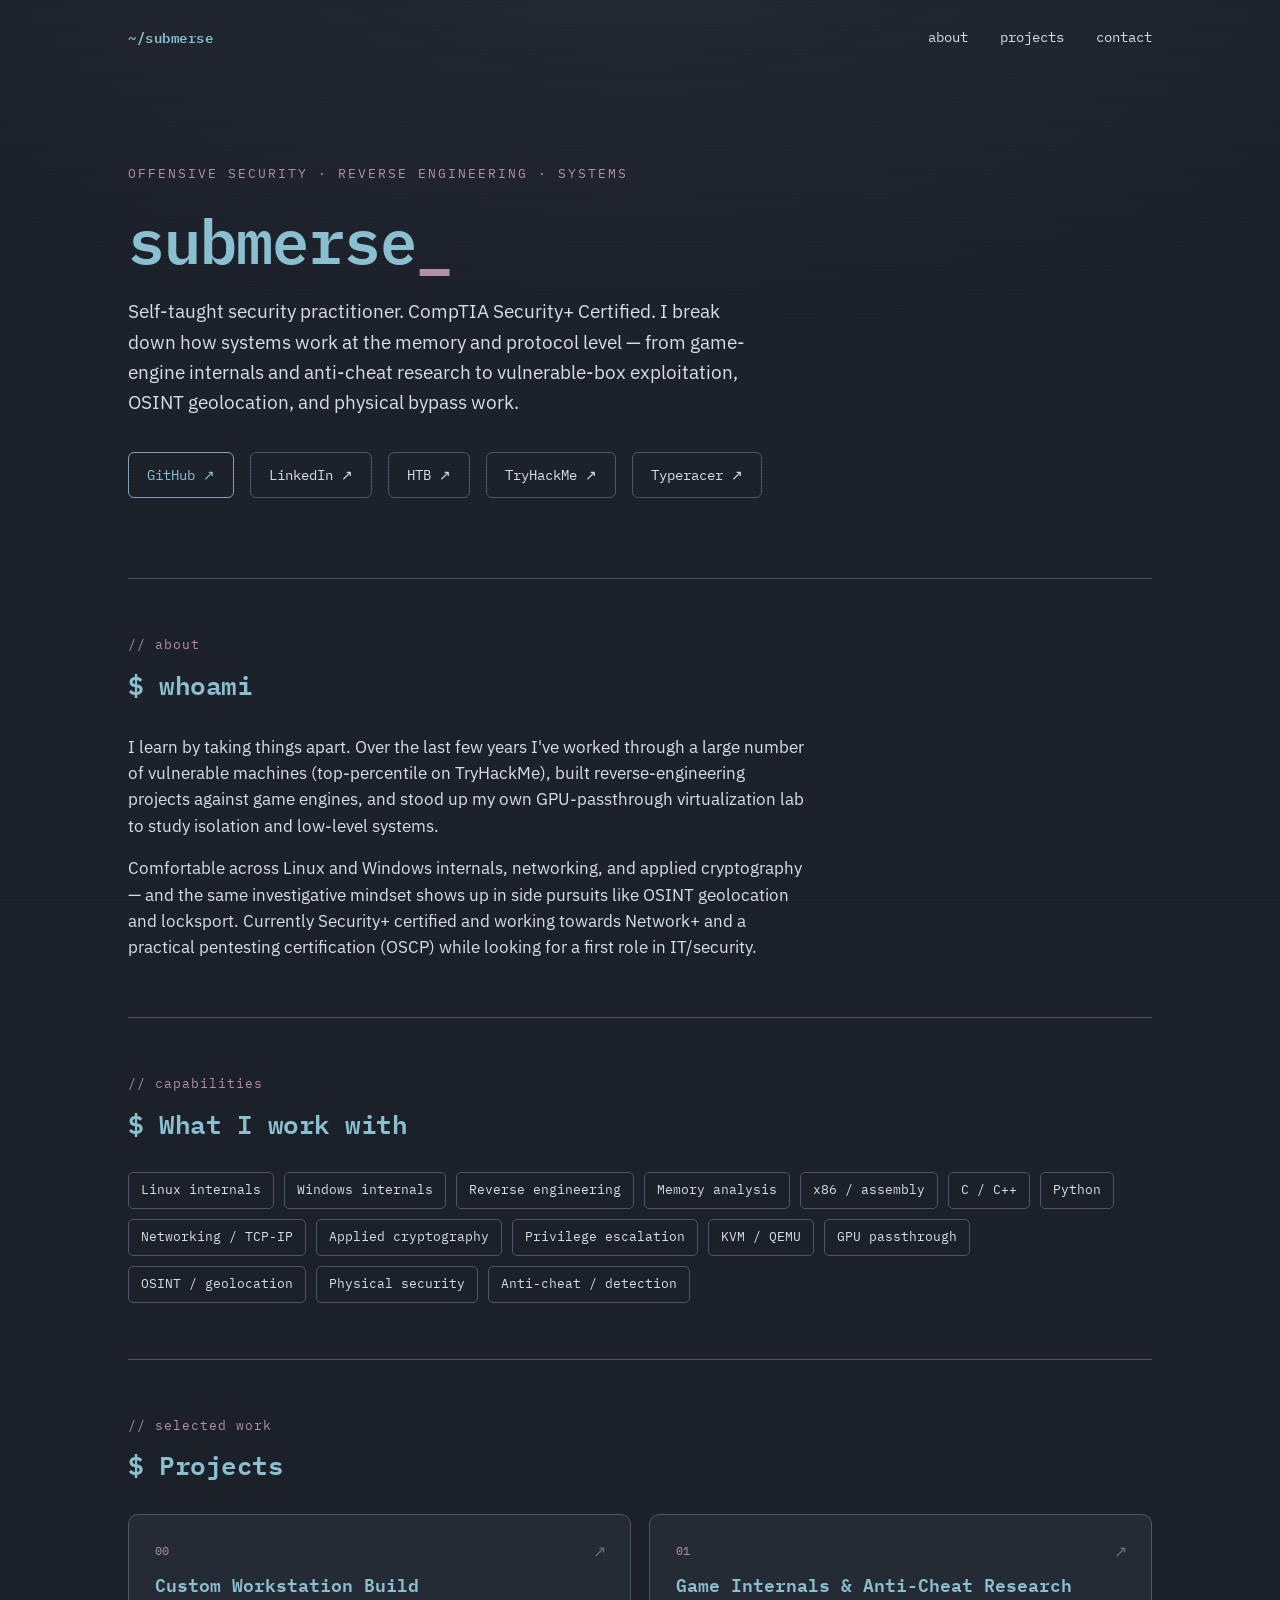
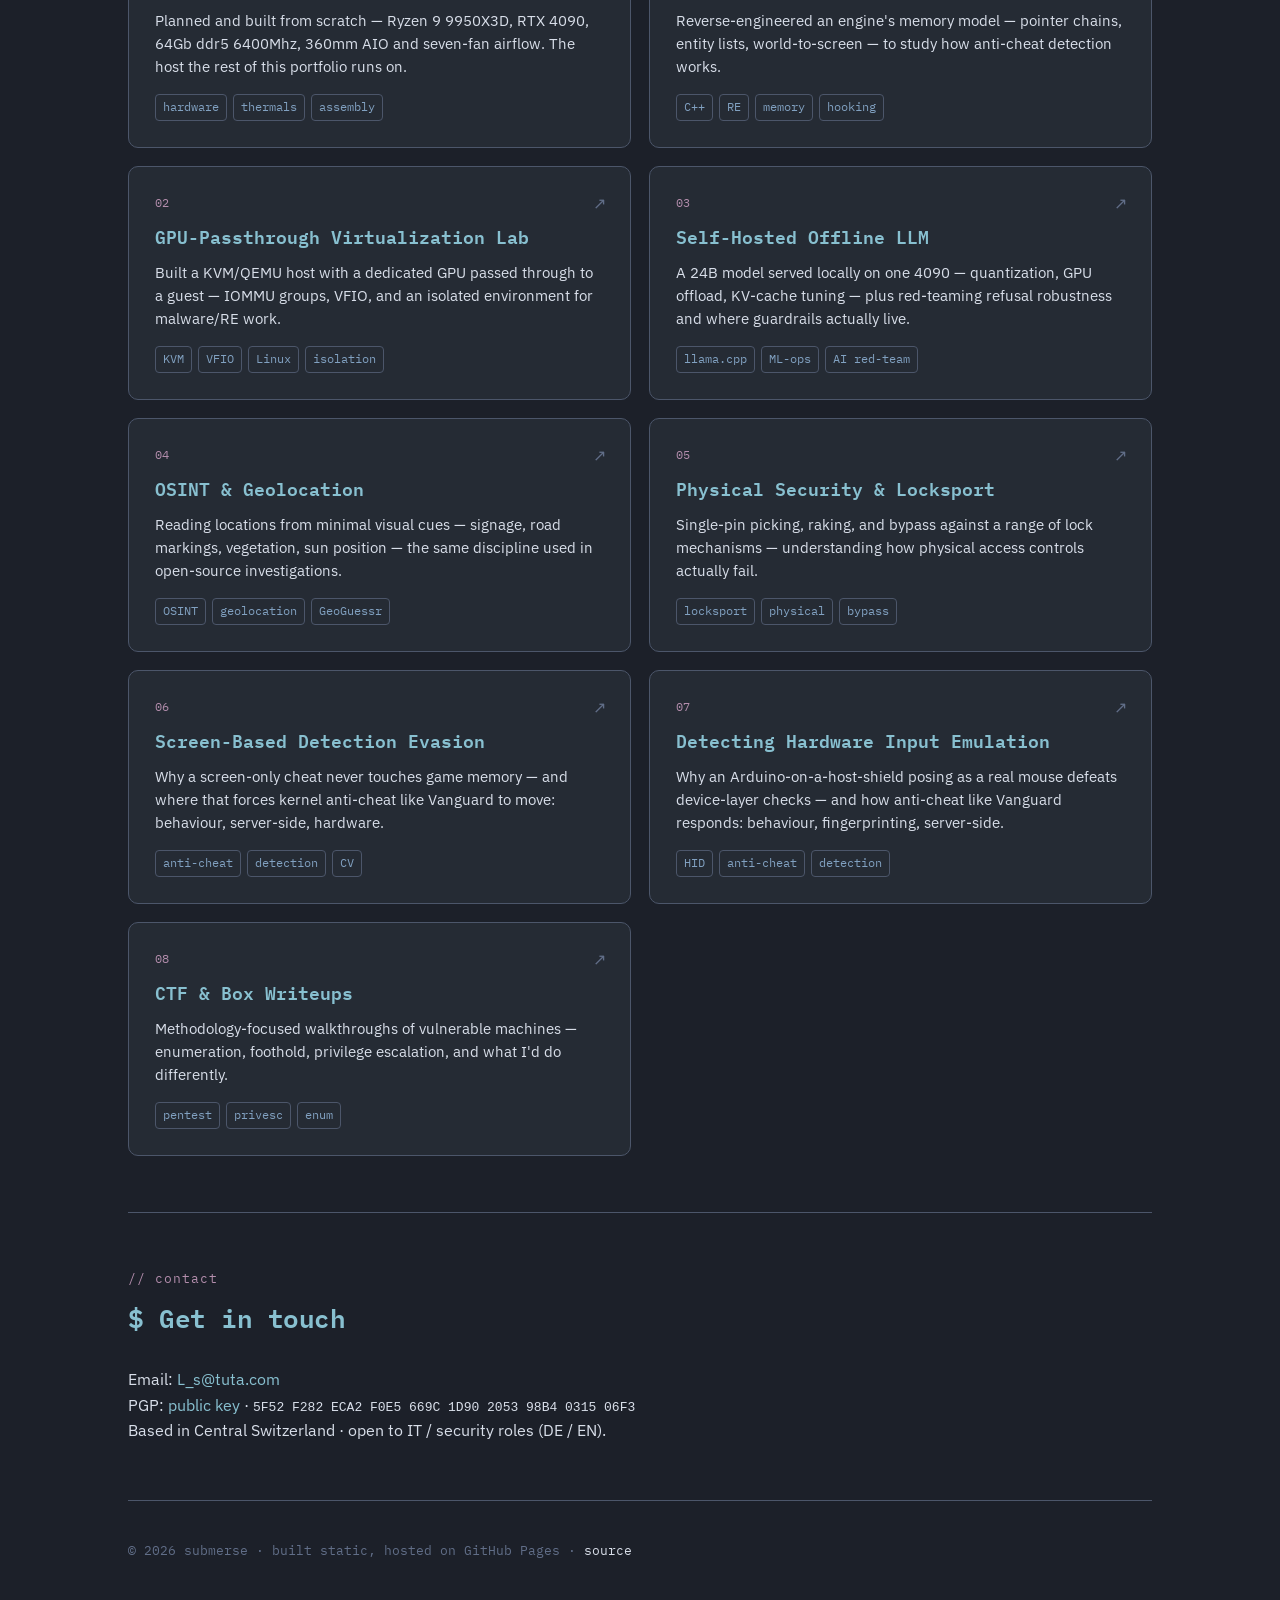
==== commit 958f7f57: "Update index.html" ====
--- a/index.html
+++ b/index.html
@@ -24,7 +24,7 @@
     <div class="tag reveal d1">offensive security · reverse engineering · systems</div>
     <h1 class="reveal d2">submerse<span class="blink">_</span></h1>
     <p class="lede reveal d3">
-      Self-taught security practitioner. I break down how systems work at the
+      Self-taught security practitioner. CompTIA Security+ Certified. I break down how systems work at the
       memory and protocol level — from game-engine internals and anti-cheat
       research to vulnerable-box exploitation, OSINT geolocation, and physical
       bypass work.
@@ -52,8 +52,8 @@
     <p>
       Comfortable across Linux and Windows internals, networking, and applied
       cryptography — and the same investigative mindset shows up in side pursuits
-      like OSINT geolocation and locksport. Currently working toward Security+ and
-      a practical pentesting certification while looking for a first role in IT/security.
+      like OSINT geolocation and locksport. Currently Security+ certified and working towards Network+ and
+      a practical pentesting certification (OSCP) while looking for a first role in IT/security.
     </p>
   </section>
 
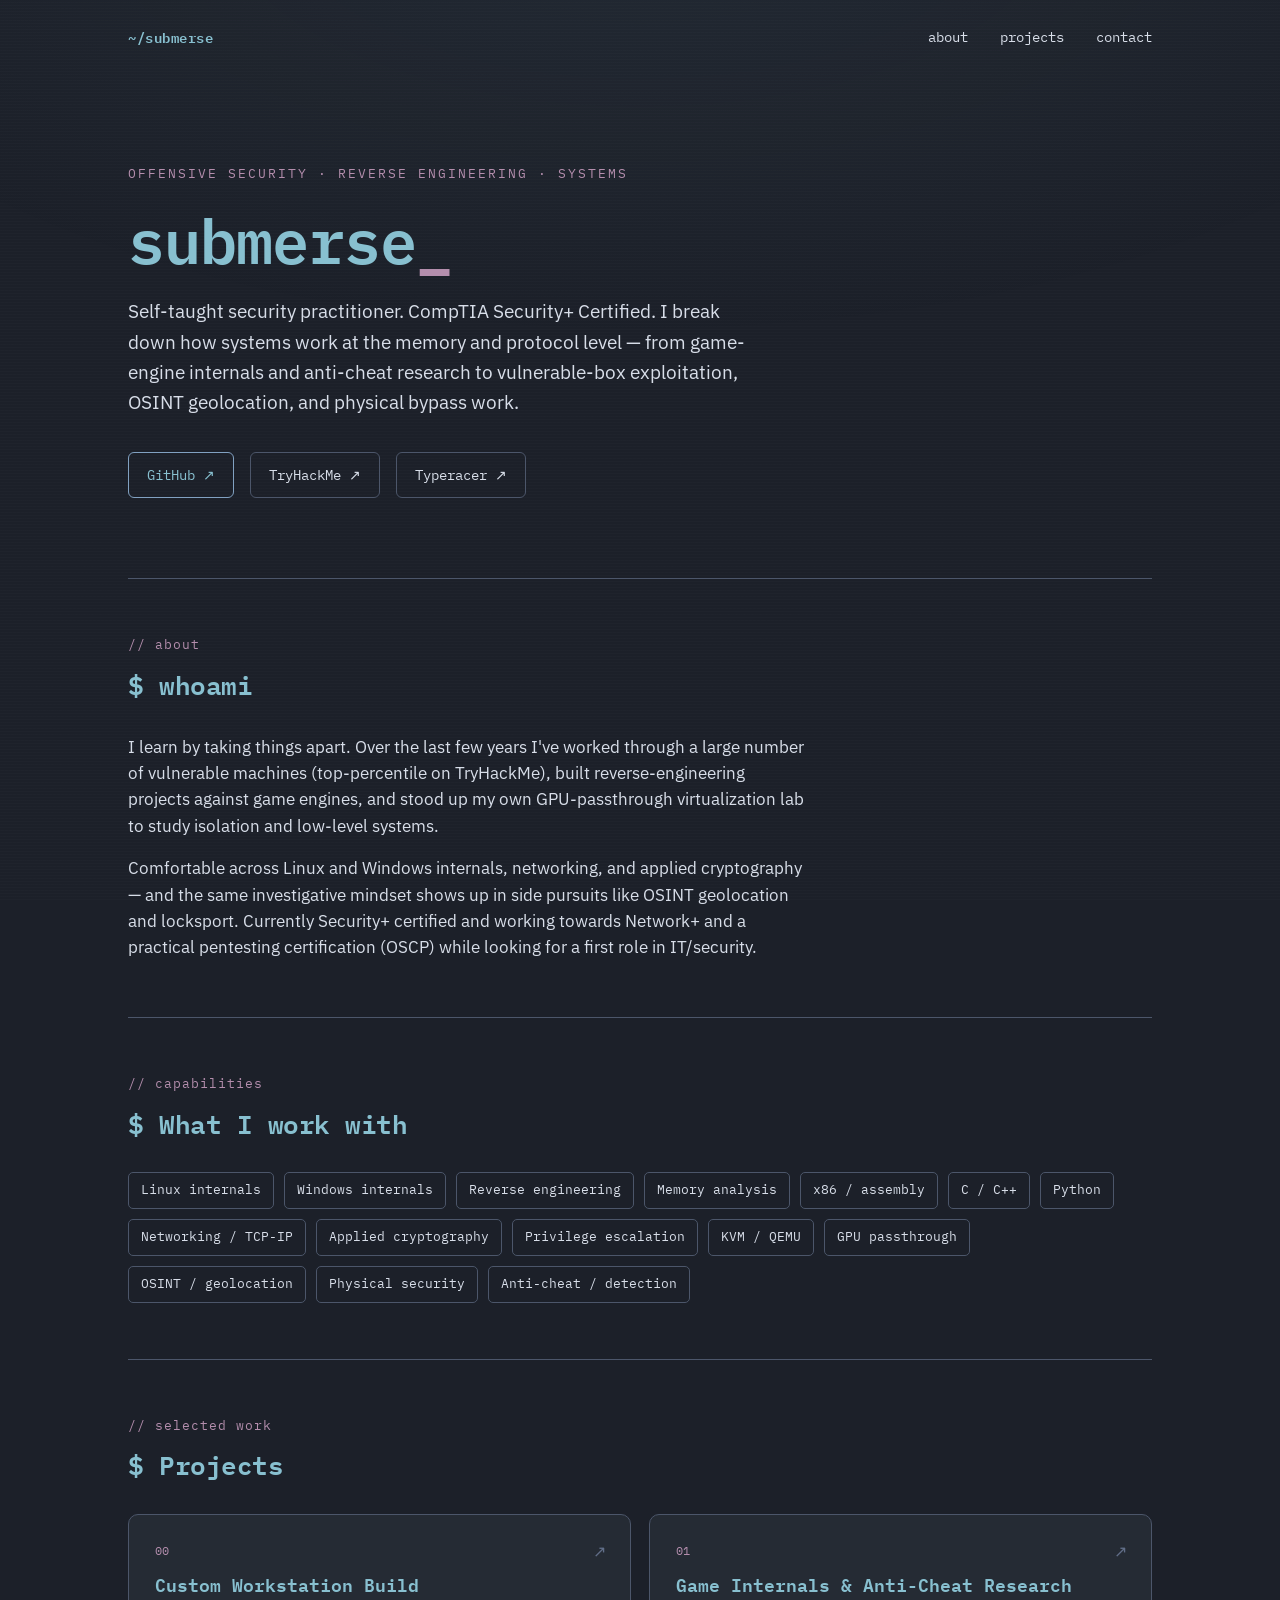
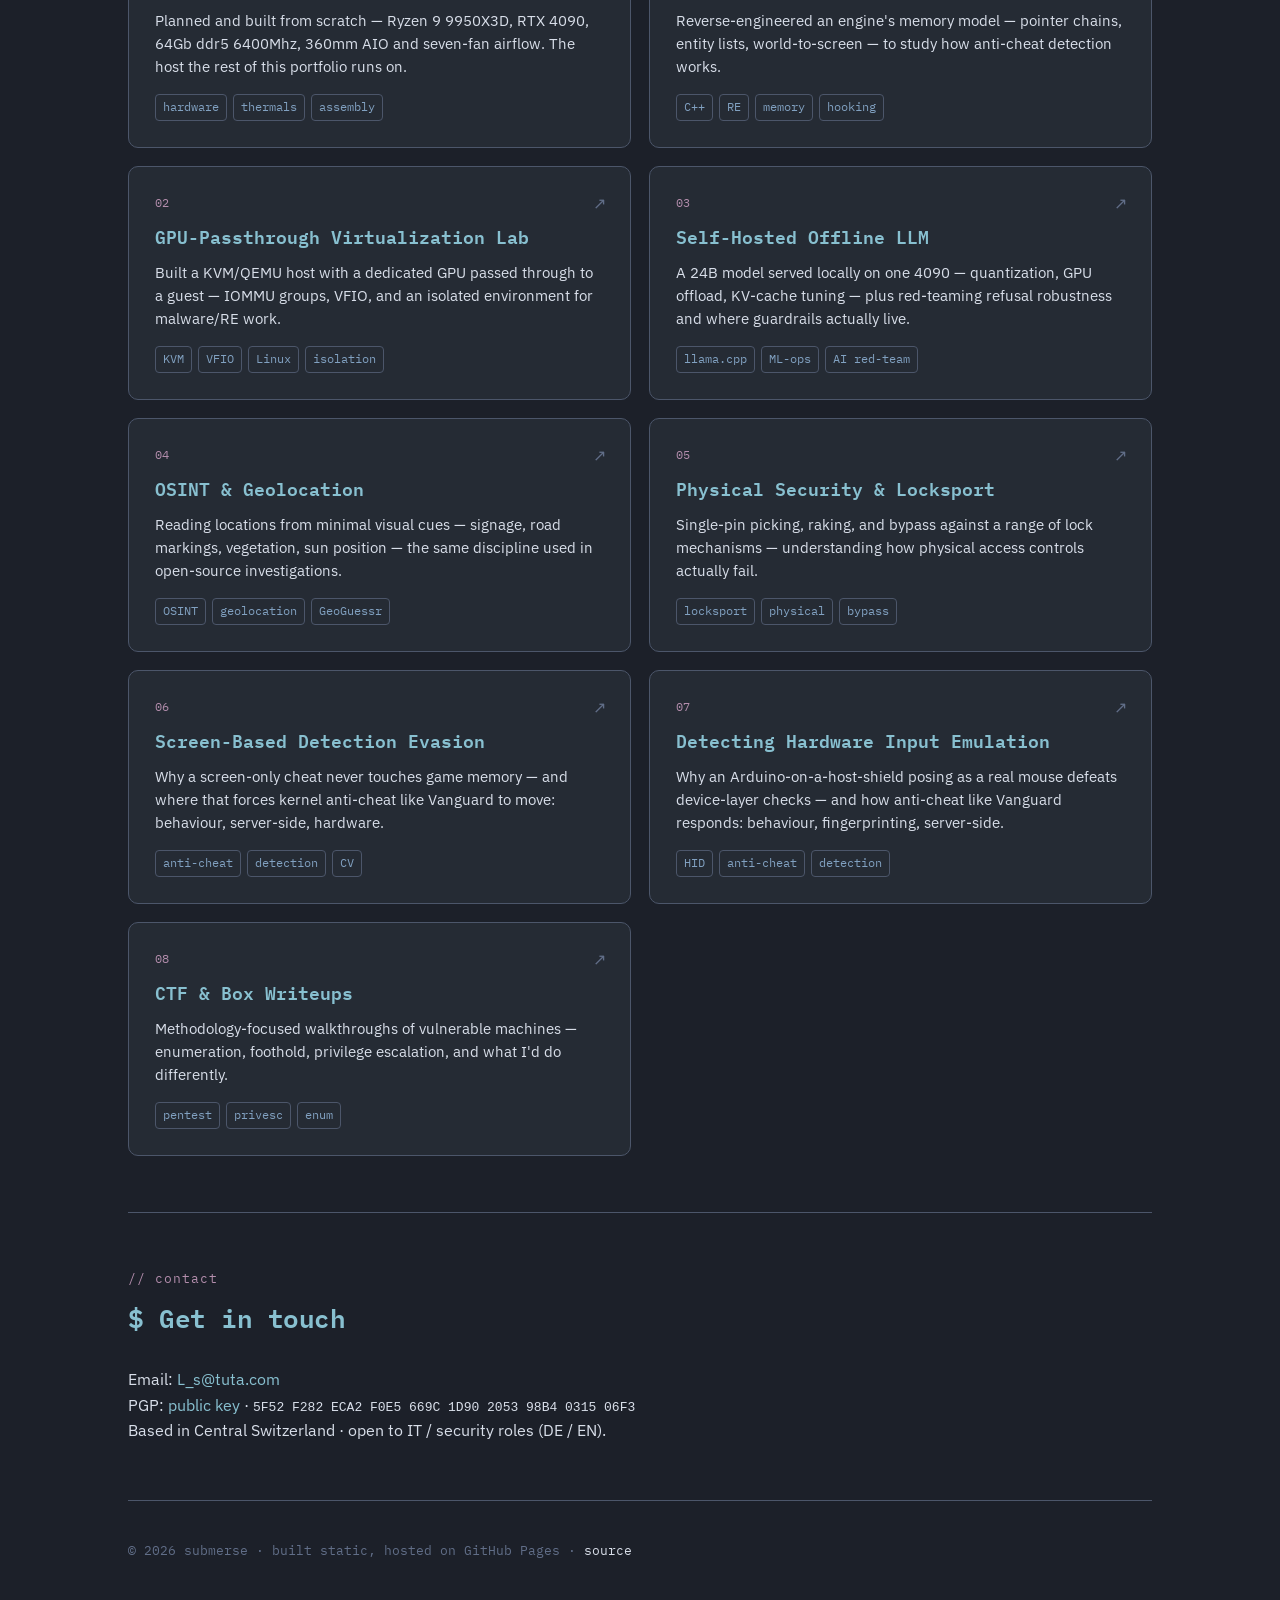
==== commit 3fb36d70: "Update index.html" ====
--- a/index.html
+++ b/index.html
@@ -31,9 +31,6 @@
     </p>
     <div class="cta reveal d4">
       <a class="primary" href="https://github.com/submerse" target="_blank" rel="noopener">GitHub ↗</a>
-      <!-- TODO: fill in your real LinkedIn + HTB, or delete these two buttons -->
-      <a href="https://www.linkedin.com/in/USERNAME" target="_blank" rel="noopener">LinkedIn ↗</a>
-      <a href="https://app.hackthebox.com/profile/ID" target="_blank" rel="noopener">HTB ↗</a>
       <a href="https://tryhackme.com/p/losom" target="_blank" rel="noopener">TryHackMe ↗</a>
       <a href="https://data.typeracer.com/pit/profile?user=submerse" target="_blank" rel="noopener">Typeracer ↗</a>
     </div>
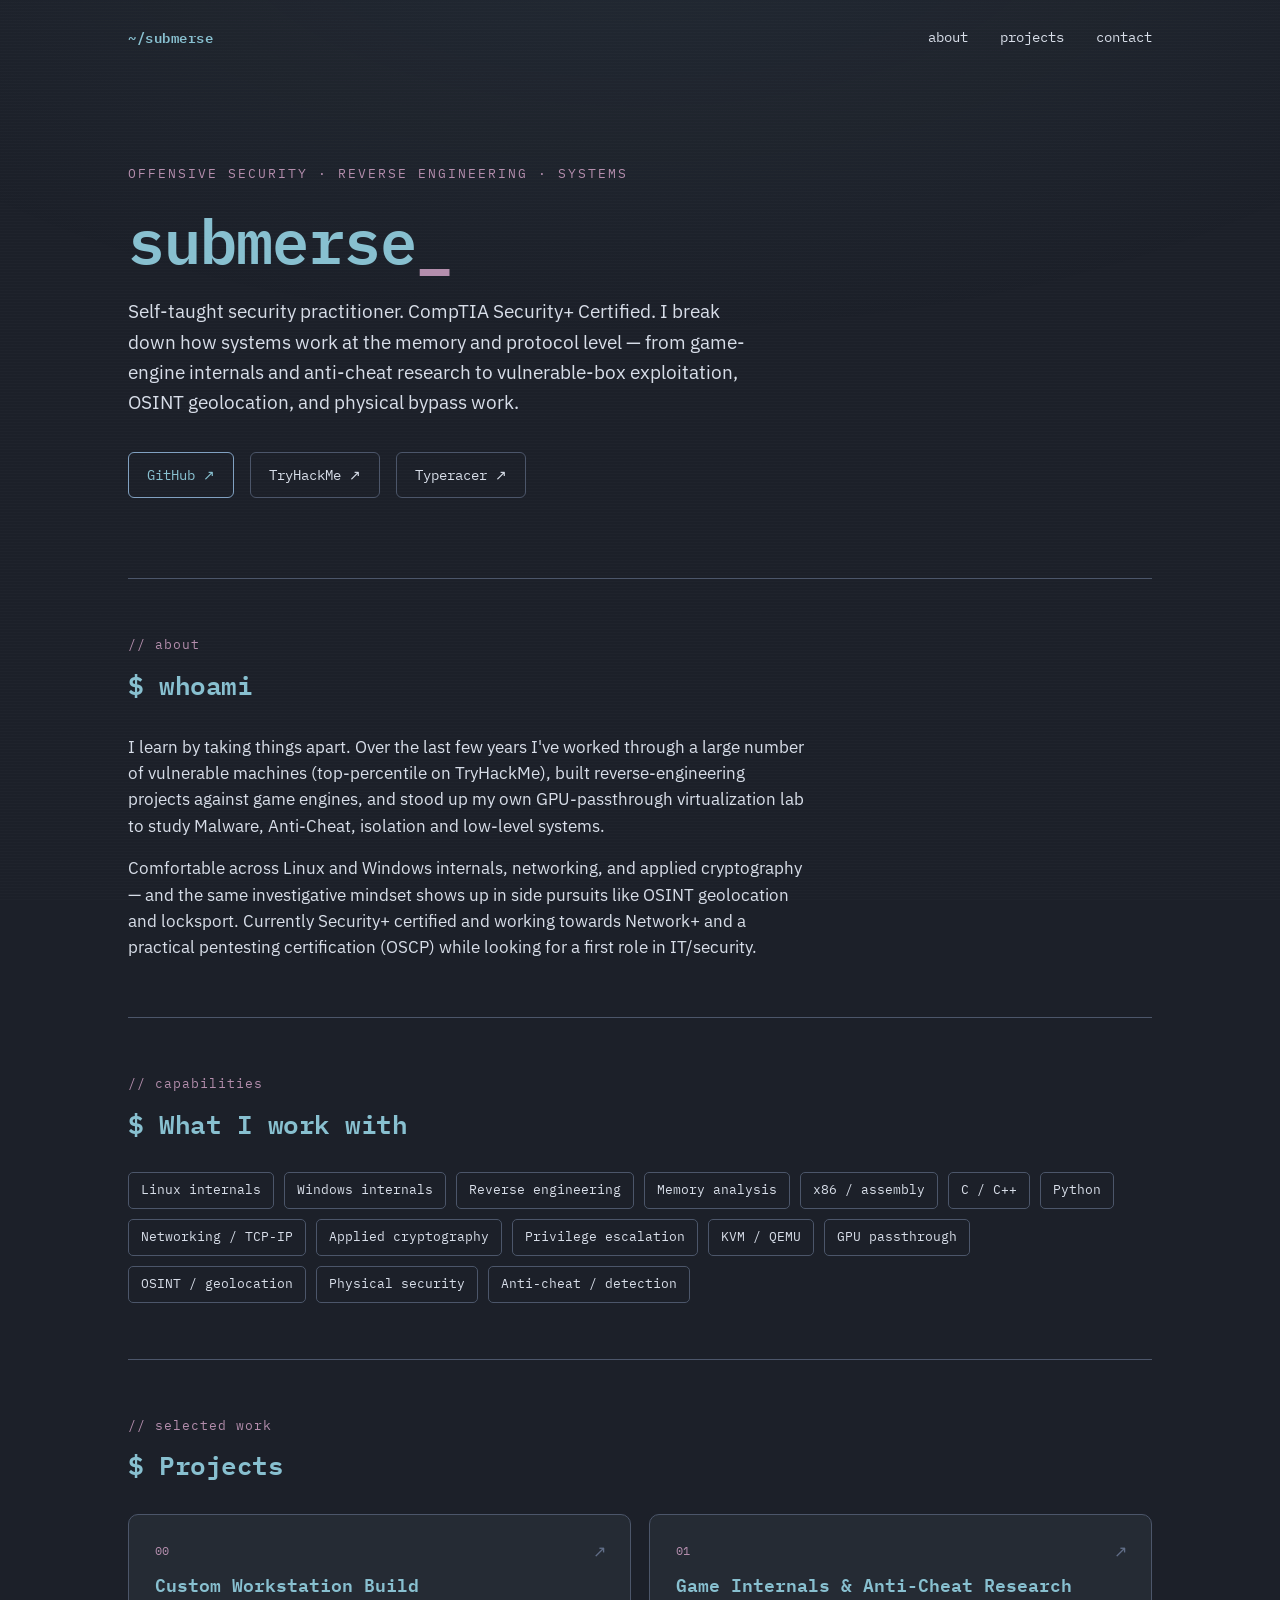
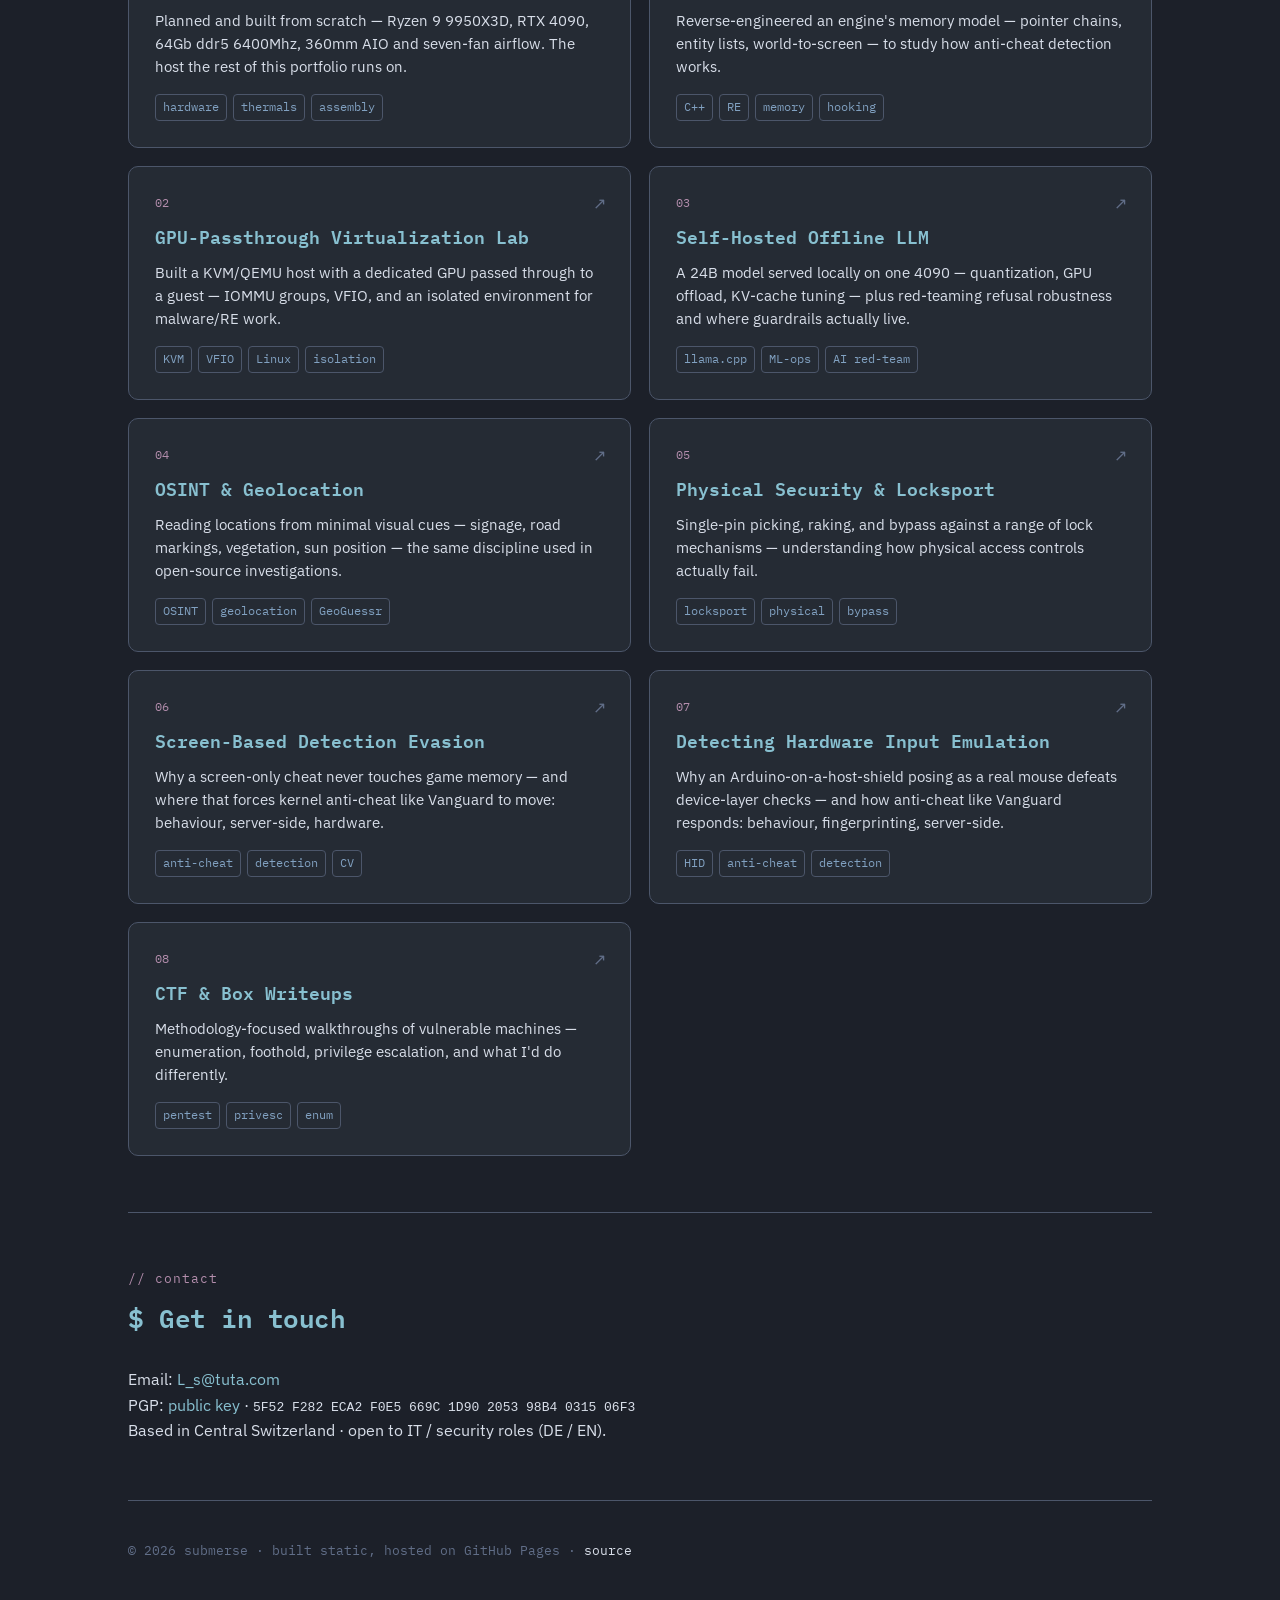
==== commit 83e4c856: "Update index.html" ====
--- a/index.html
+++ b/index.html
@@ -44,7 +44,7 @@
       I learn by taking things apart. Over the last few years I've worked through
       a large number of vulnerable machines (top-percentile on TryHackMe), built
       reverse-engineering projects against game engines, and stood up my own
-      GPU-passthrough virtualization lab to study isolation and low-level systems.
+      GPU-passthrough virtualization lab to study Malware, Anti-Cheat, isolation and low-level systems.
     </p>
     <p>
       Comfortable across Linux and Windows internals, networking, and applied
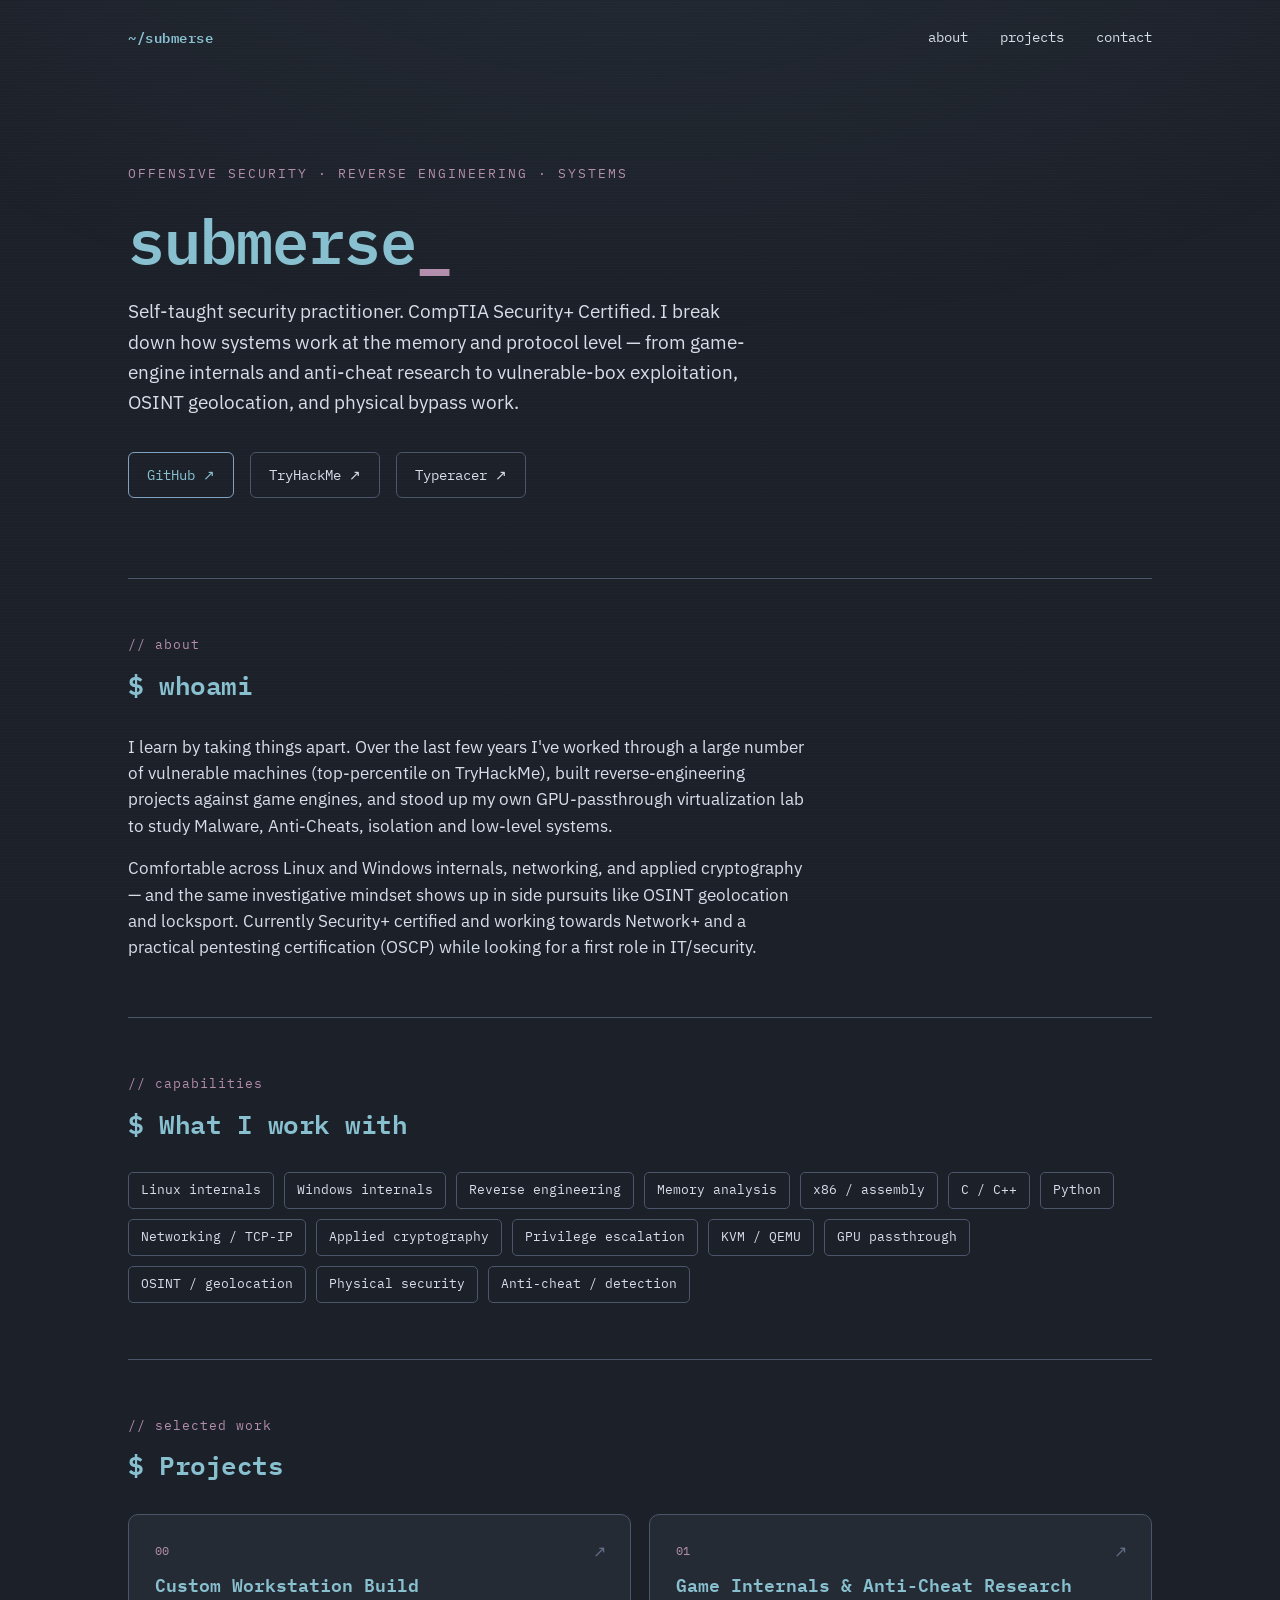
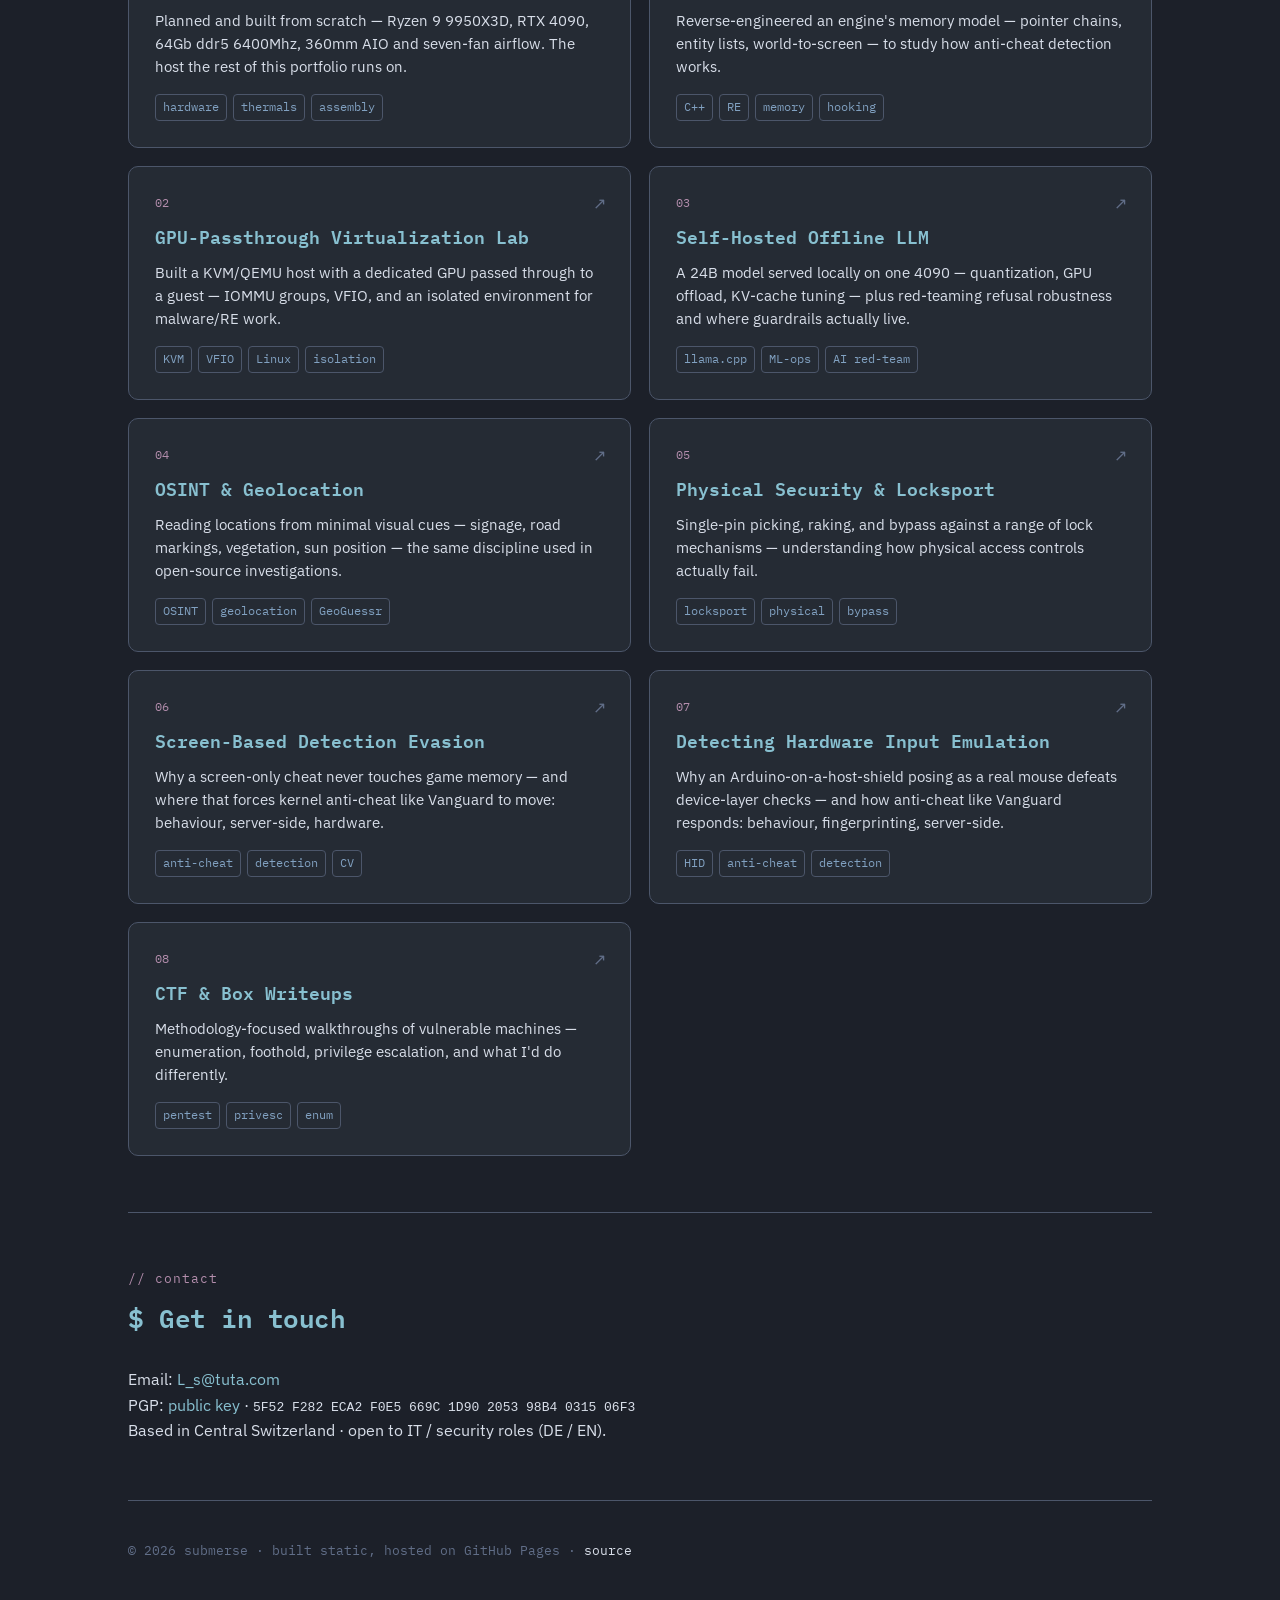
==== commit bf3419de: "Update index.html" ====
--- a/index.html
+++ b/index.html
@@ -44,7 +44,7 @@
       I learn by taking things apart. Over the last few years I've worked through
       a large number of vulnerable machines (top-percentile on TryHackMe), built
       reverse-engineering projects against game engines, and stood up my own
-      GPU-passthrough virtualization lab to study Malware, Anti-Cheat, isolation and low-level systems.
+      GPU-passthrough virtualization lab to study Malware, Anti-Cheats, isolation and low-level systems.
     </p>
     <p>
       Comfortable across Linux and Windows internals, networking, and applied
--- a/style.css
+++ b/style.css
@@ -178,3 +178,41 @@
 .video .yt:hover{background:var(--bg-card-hover)}
 .video .yt:hover .play{background:var(--accent);color:var(--bg)}
 .video .yt small{color:var(--text-faint);font-size:11.5px}
+
+/* ============================================================
+   ADDITIONS — long-form technical project pages
+   (tables, sub-headings, numbered lists, diagrams, update blocks)
+   ============================================================ */
+
+/* fix: code inside <pre> must not get the inline-code box */
+.doc pre code{background:none;border:0;padding:0;border-radius:0;color:inherit;font-size:inherit}
+
+/* sub-headings + numbered lists */
+.doc h3{font-family:var(--mono);font-weight:600;font-size:17px;margin:36px 0 12px;color:var(--text);letter-spacing:-.2px}
+.doc ol{color:var(--text-dim);font-size:16.5px;margin:0 0 16px 22px;line-height:1.7}
+.doc em{color:var(--text)}
+
+/* tables — always wrap in <div class="table-wrap"> so they scroll on phones */
+.doc .table-wrap{overflow-x:auto;margin:0 0 20px;border:1px solid var(--line);border-radius:8px;
+  -webkit-overflow-scrolling:touch}
+.doc table{width:100%;border-collapse:collapse;font-size:14.5px;line-height:1.55}
+.doc th,.doc td{padding:10px 14px;text-align:left;vertical-align:top;border-bottom:1px solid var(--line)}
+.doc th{font-family:var(--mono);font-size:12px;font-weight:500;color:var(--magenta);
+  background:var(--bg-card);letter-spacing:.5px}
+.doc td{color:var(--text-dim)}
+.doc tbody tr:last-child td{border-bottom:0}
+.doc tbody tr:hover td{background:rgba(136,192,208,.04)}
+.doc td code{font-size:12.5px;white-space:nowrap}
+@media(max-width:560px){.doc table{font-size:13.5px}.doc th,.doc td{padding:9px 11px}}
+
+/* inline SVG diagram */
+.doc figure.diagram{margin:8px 0 26px}
+.doc figure.diagram .diagram-scroll{overflow-x:auto;margin-bottom:8px;-webkit-overflow-scrolling:touch}
+.doc figure.diagram svg{display:block;width:100%;min-width:600px;height:auto;background:var(--bg-card);
+  border:1px solid var(--line);border-radius:8px}
+.doc figure.diagram .vid-cap{margin:0}
+
+/* update block: a dated divider inside a project page */
+.doc section.update{margin-top:56px;padding:44px 0 0}
+.doc section.update > .tag{margin-bottom:10px}
+.doc section.update > .tag + h2{margin-top:0}
